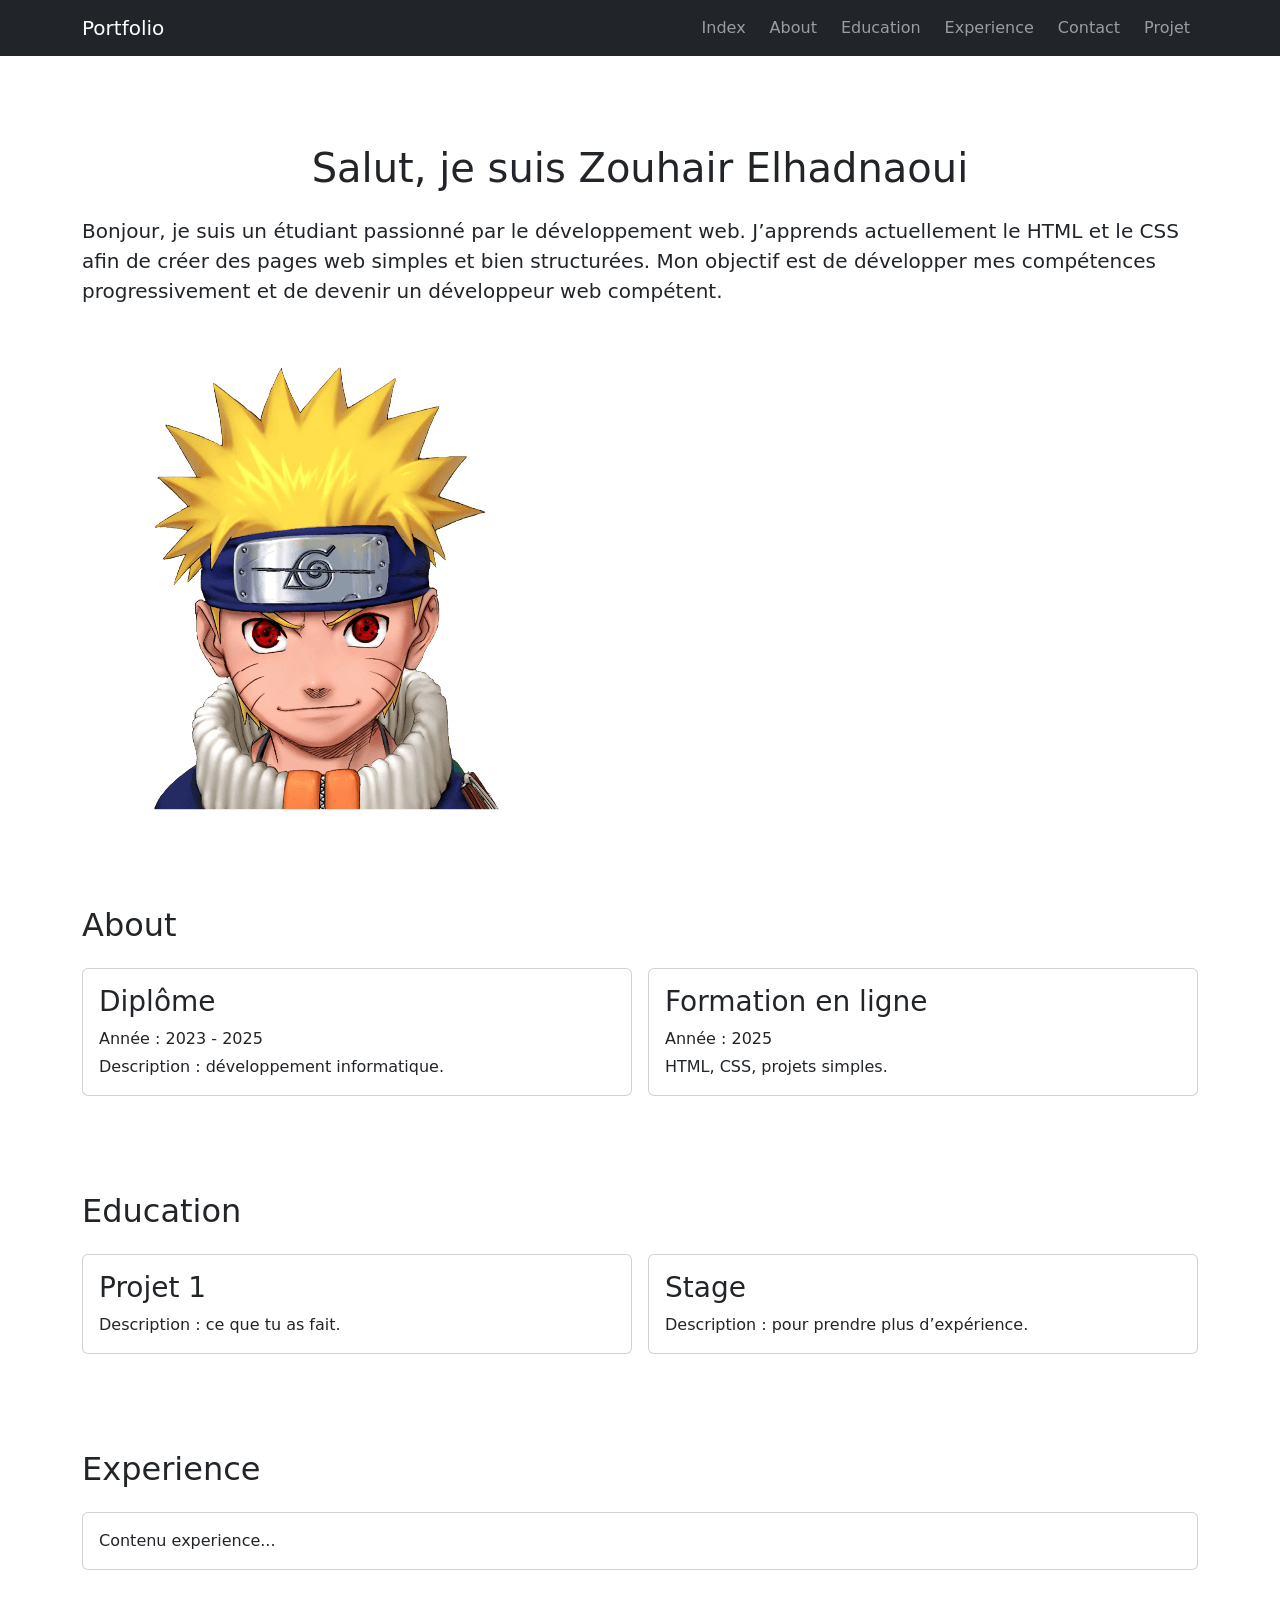
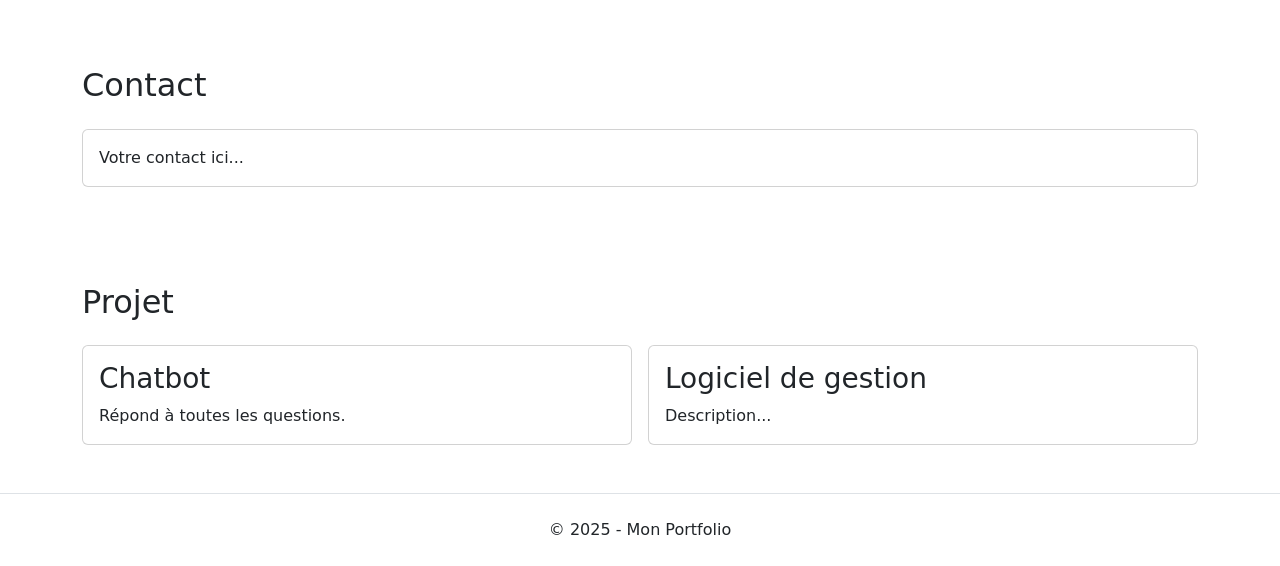
==== index.html @ 133b2922 "update" ====
<!DOCTYPE html>
<html lang="fr">
<head>
  <meta charset="UTF-8" />
  <meta name="viewport" content="width=device-width, initial-scale=1.0" />
  <title>Mon Portfolio</title>

  <!-- Bootstrap CSS -->
  <link href="https://cdn.jsdelivr.net/npm/bootstrap@5.3.3/dist/css/bootstrap.min.css" rel="stylesheet">

  <!-- Your CSS -->
  <link rel="stylesheet" href="style.css">
</head>
<body>

  <!-- Navbar Bootstrap fixed -->
  <nav class="navbar navbar-expand-lg navbar-dark bg-dark fixed-top">
    <div class="container">
      <a class="navbar-brand" href="#index">Portfolio</a>

      <button class="navbar-toggler" type="button" data-bs-toggle="collapse" data-bs-target="#navMenu">
        <span class="navbar-toggler-icon"></span>
      </button>

      <div class="collapse navbar-collapse" id="navMenu">
        <ul class="navbar-nav ms-auto gap-2">
          <li class="nav-item"><a class="nav-link" href="#index">Index</a></li>
          <li class="nav-item"><a class="nav-link" href="#about">About</a></li>
          <li class="nav-item"><a class="nav-link" href="#education">Education</a></li>
          <li class="nav-item"><a class="nav-link" href="#experience">Experience</a></li>
          <li class="nav-item"><a class="nav-link" href="#contact">Contact</a></li>
          <li class="nav-item"><a class="nav-link" href="#projet">Projet</a></li>
        </ul>
      </div>
    </div>
  </nav>

  <main class="container mt-5 pt-5">

    <!-- HERO -->
    <section id="index" class="py-5">
      <h1 class="mb-4">Salut, je suis Zouhair Elhadnaoui</h1>

      <div class="hero d-flex align-items-center justify-content-between gap-4 flex-wrap">
        <p class="lead hero-text mb-0">
          Bonjour, je suis un étudiant passionné par le développement web.
          J’apprends actuellement le HTML et le CSS afin de créer des pages web simples et bien structurées.
          Mon objectif est de développer mes compétences progressivement et de devenir un développeur web compétent.
        </p>

        <img src="logo.png" alt="logo" class="logo img-fluid">
      </div>
    </section>

    <!-- ABOUT (غيرت id باش يخدم مع الرابط) -->
    <section id="about" class="py-5">
      <h2 class="mb-4">About</h2>

      <div class="row g-3">
        <div class="col-md-6">
          <article class="card p-3">
            <h3>Diplôme</h3>
            <p class="mb-1">Année : 2023 - 2025</p>
            <p class="mb-0">Description : développement informatique.</p>
          </article>
        </div>

        <div class="col-md-6">
          <article class="card p-3">
            <h3>Formation en ligne</h3>
            <p class="mb-1">Année : 2025</p>
            <p class="mb-0">HTML, CSS, projets simples.</p>
          </article>
        </div>
      </div>
    </section>

    <!-- EDUCATION -->
    <section id="education" class="py-5">
      <h2 class="mb-4">Education</h2>

      <div class="row g-3">
        <div class="col-md-6">
          <article class="card p-3">
            <h3>Projet 1</h3>
            <p class="mb-0">Description : ce que tu as fait.</p>
          </article>
        </div>

        <div class="col-md-6">
          <article class="card p-3">
            <h3>Stage</h3>
            <p class="mb-0">Description : pour prendre plus d’expérience.</p>
          </article>
        </div>
      </div>
    </section>

    <!-- EXPERIENCE -->
    <section id="experience" class="py-5">
      <h2 class="mb-4">Experience</h2>
      <div class="card p-3">
        <p class="mb-0">Contenu experience...</p>
      </div>
    </section>

    <!-- CONTACT -->
    <section id="contact" class="py-5">
      <h2 class="mb-4">Contact</h2>
      <div class="card p-3">
        <p class="mb-0">Votre contact ici...</p>
      </div>
    </section>

    <!-- PROJET -->
    <section id="projet" class="py-5">
      <h2 class="mb-4">Projet</h2>

      <div class="row g-3">
        <div class="col-md-6">
          <article class="card p-3">
            <h3>Chatbot</h3>
            <p class="mb-0">Répond à toutes les questions.</p>
          </article>
        </div>

        <div class="col-md-6">
          <article class="card p-3">
            <h3>Logiciel de gestion</h3>
            <p class="mb-0">Description...</p>
          </article>
        </div>
      </div>
    </section>

  </main>

  <footer class="text-center py-4 border-top">
    <p class="mb-0">© 2025 - Mon Portfolio</p>
  </footer>

  <!-- Bootstrap JS -->
  <script src="https://cdn.jsdelivr.net/npm/bootstrap@5.3.3/dist/js/bootstrap.bundle.min.js"></script>

  <!-- Your JS -->
  <script src="script.js"></script>
</body>
</html>
---- style.css ----
/* ====== 1) Global ====== */
*{
  box-sizing: border-box;
}
nav{
  display: flex;
  justify-content: flex-end;
  gap: 20px;
}
.i{
  display:flex;
  align-items: center;
  justify-content: space-between;
}
h1{
  text-align: center;
}
.about{
  display: flex;
  justify-content: center;
}
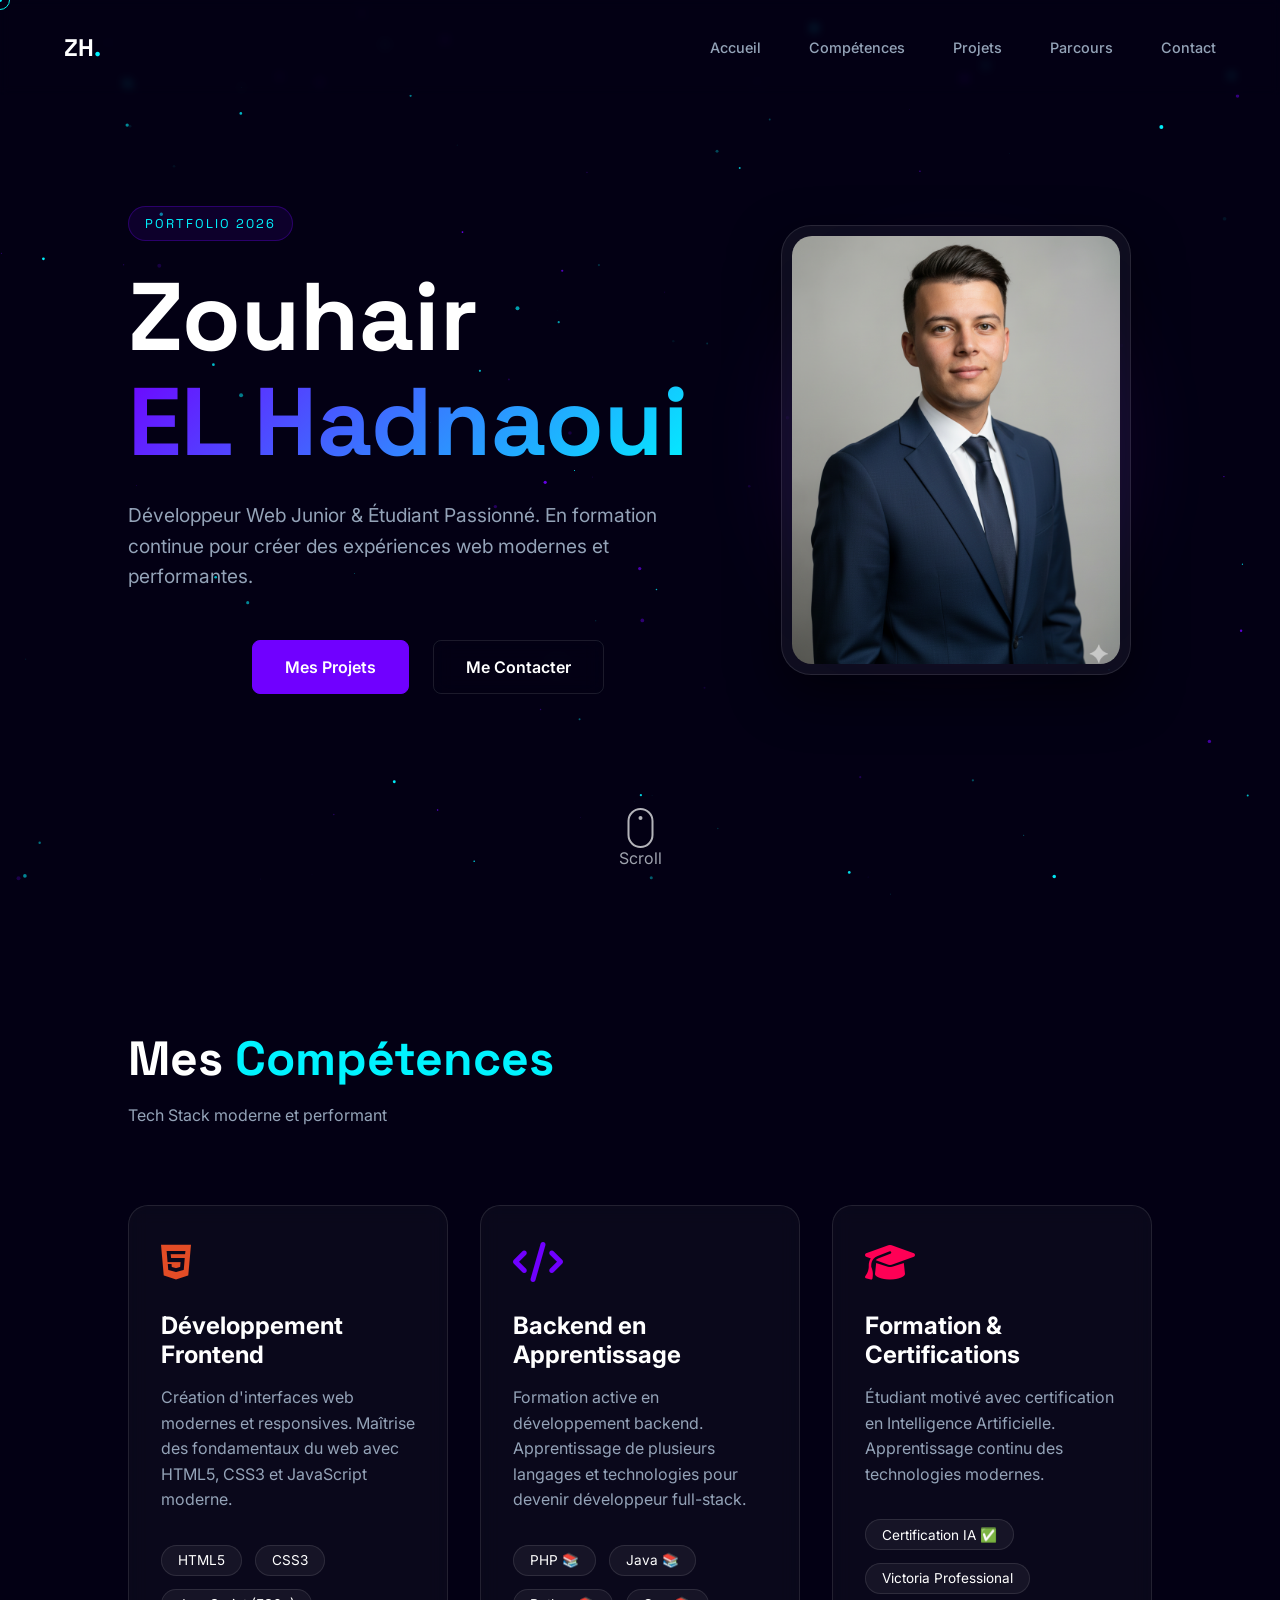
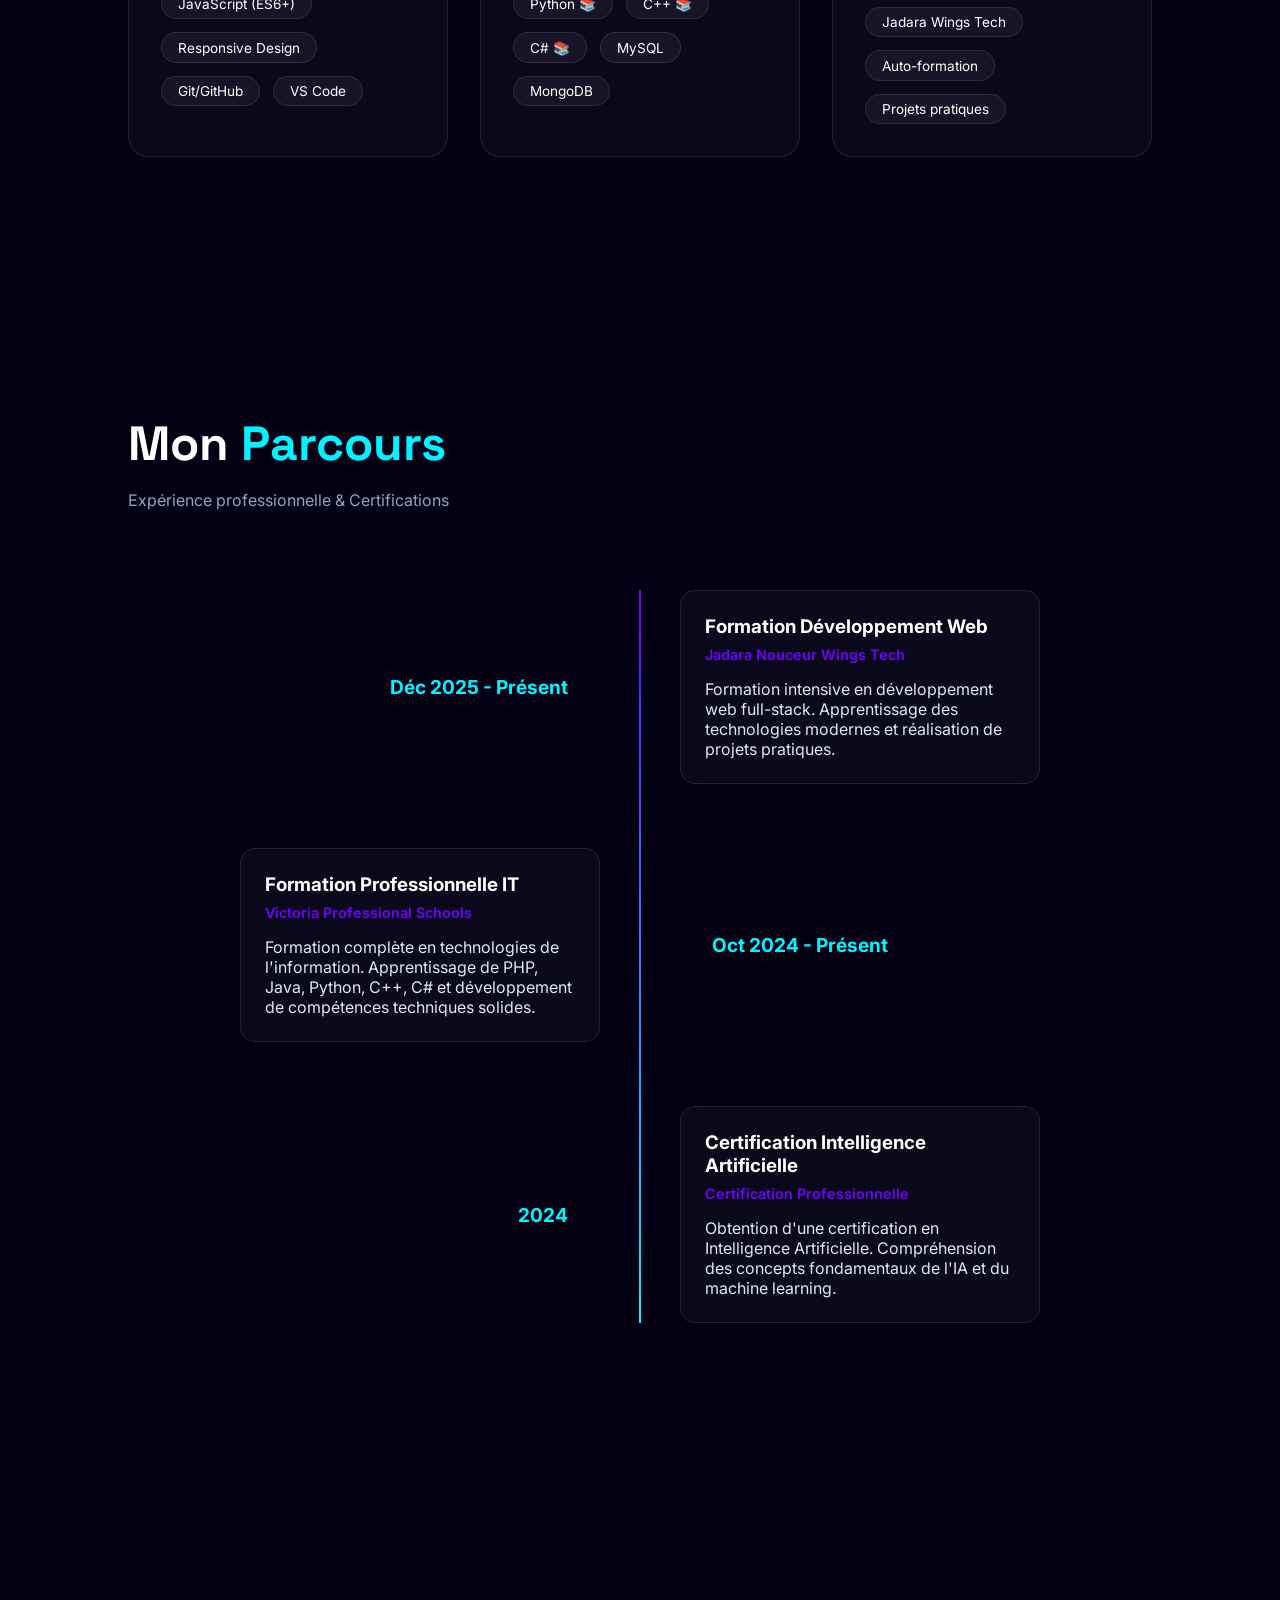
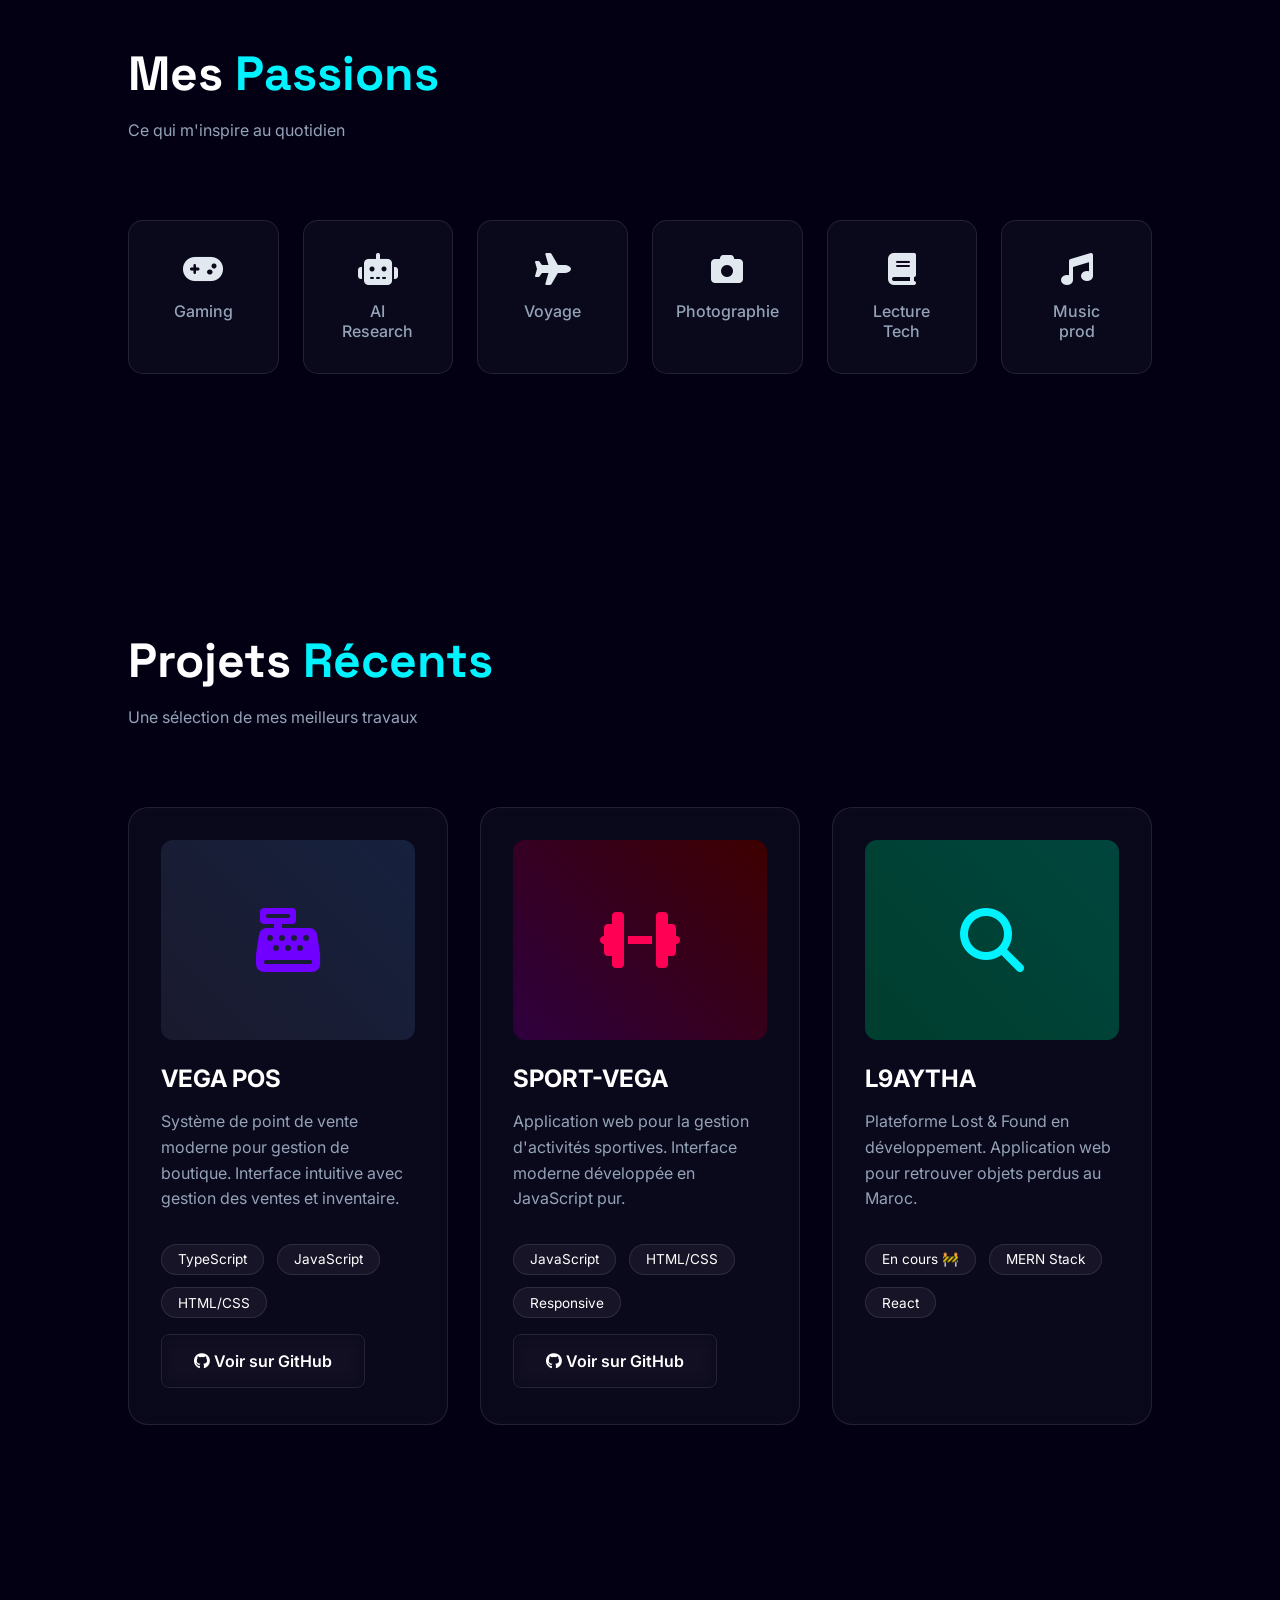
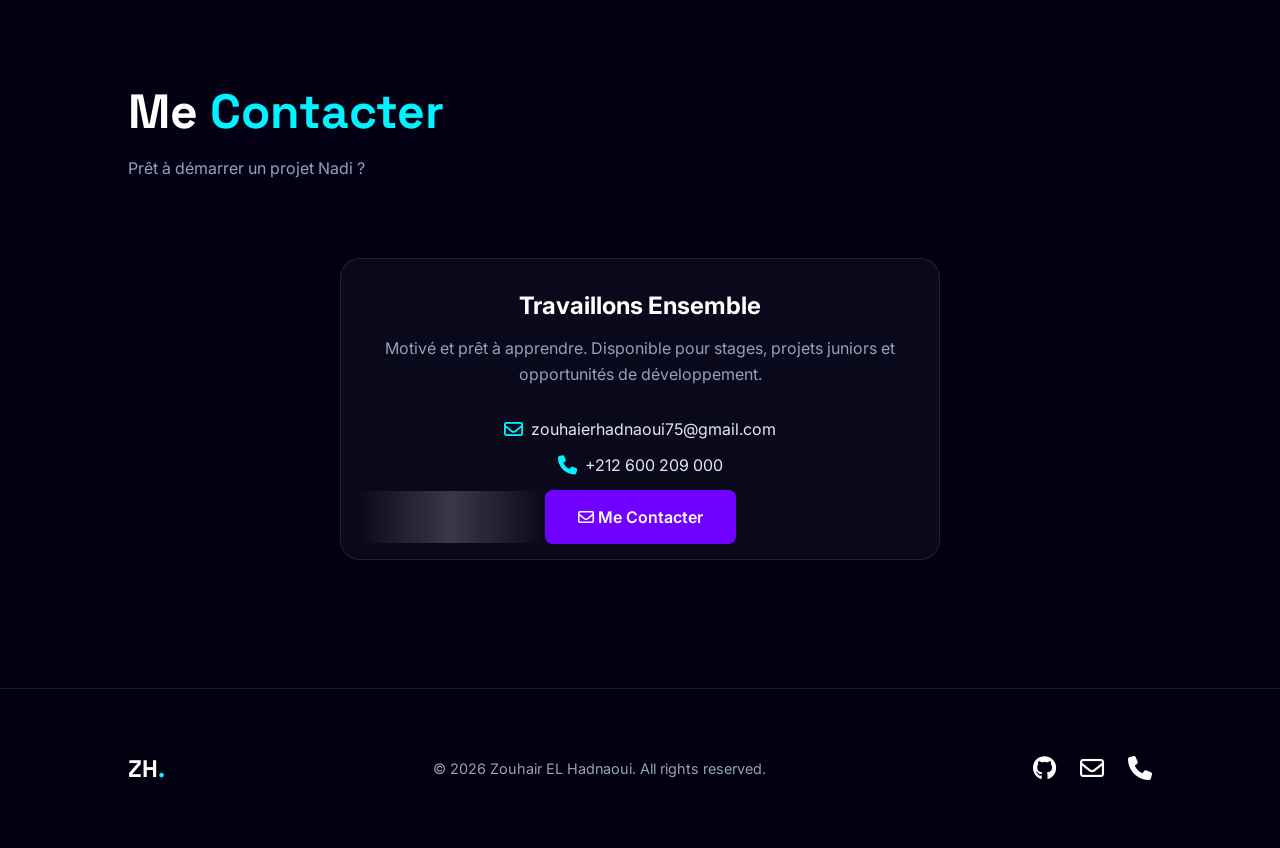
==== commit d5e48057: "Update portfolio with authentic content for interview - real skills, projects, and contact info" ====
--- a/index.html
+++ b/index.html
@@ -1,148 +1,444 @@
 <!DOCTYPE html>
-<html lang="fr">
+<html lang="fr" class="dark">
+
 <head>
-  <meta charset="UTF-8" />
-  <meta name="viewport" content="width=device-width, initial-scale=1.0" />
-  <title>Mon Portfolio</title>
-
-  <!-- Bootstrap CSS -->
-  <link href="https://cdn.jsdelivr.net/npm/bootstrap@5.3.3/dist/css/bootstrap.min.css" rel="stylesheet">
-
-  <!-- Your CSS -->
+  <meta charset="UTF-8">
+  <meta name="viewport" content="width=device-width, initial-scale=1.0">
+  <title>Zouhair EL Hadnaoui | Modern AI Portfolio</title>
   <link rel="stylesheet" href="style.css">
+  <link rel="stylesheet" href="https://cdnjs.cloudflare.com/ajax/libs/font-awesome/6.4.0/css/all.min.css">
 </head>
+
 <body>
 
-  <!-- Navbar Bootstrap fixed -->
-  <nav class="navbar navbar-expand-lg navbar-dark bg-dark fixed-top">
-    <div class="container">
-      <a class="navbar-brand" href="#index">Portfolio</a>
-
-      <button class="navbar-toggler" type="button" data-bs-toggle="collapse" data-bs-target="#navMenu">
-        <span class="navbar-toggler-icon"></span>
-      </button>
-
-      <div class="collapse navbar-collapse" id="navMenu">
-        <ul class="navbar-nav ms-auto gap-2">
-          <li class="nav-item"><a class="nav-link" href="#index">Index</a></li>
-          <li class="nav-item"><a class="nav-link" href="#about">About</a></li>
-          <li class="nav-item"><a class="nav-link" href="#education">Education</a></li>
-          <li class="nav-item"><a class="nav-link" href="#experience">Experience</a></li>
-          <li class="nav-item"><a class="nav-link" href="#contact">Contact</a></li>
-          <li class="nav-item"><a class="nav-link" href="#projet">Projet</a></li>
-        </ul>
-      </div>
+  <!-- Canvas for Space Particles -->
+  <canvas id="bg-canvas"></canvas>
+
+  <!-- Custom Interactive Cursor -->
+  <div class="cursor"></div>
+  <div class="cursor-dot"></div>
+
+  <!-- Navigation -->
+  <nav>
+    <a href="#" class="logo">ZH<span>.</span></a>
+    <div class="nav-links">
+      <a href="#home" class="hover-link">Accueil</a>
+      <a href="#skills" class="hover-link">Compétences</a>
+      <a href="#projects" class="hover-link">Projets</a>
+      <a href="#experience" class="hover-link">Parcours</a>
+      <a href="#contact" class="hover-link">Contact</a>
     </div>
   </nav>
 
-  <main class="container mt-5 pt-5">
-
-    <!-- HERO -->
-    <section id="index" class="py-5">
-      <h1 class="mb-4">Salut, je suis Zouhair Elhadnaoui</h1>
-
-      <div class="hero d-flex align-items-center justify-content-between gap-4 flex-wrap">
-        <p class="lead hero-text mb-0">
-          Bonjour, je suis un étudiant passionné par le développement web.
-          J’apprends actuellement le HTML et le CSS afin de créer des pages web simples et bien structurées.
-          Mon objectif est de développer mes compétences progressivement et de devenir un développeur web compétent.
-        </p>
-
-        <img src="logo.png" alt="logo" class="logo img-fluid">
-      </div>
-    </section>
-
-    <!-- ABOUT (غيرت id باش يخدم مع الرابط) -->
-    <section id="about" class="py-5">
-      <h2 class="mb-4">About</h2>
-
-      <div class="row g-3">
-        <div class="col-md-6">
-          <article class="card p-3">
-            <h3>Diplôme</h3>
-            <p class="mb-1">Année : 2023 - 2025</p>
-            <p class="mb-0">Description : développement informatique.</p>
-          </article>
-        </div>
-
-        <div class="col-md-6">
-          <article class="card p-3">
-            <h3>Formation en ligne</h3>
-            <p class="mb-1">Année : 2025</p>
-            <p class="mb-0">HTML, CSS, projets simples.</p>
-          </article>
-        </div>
-      </div>
-    </section>
-
-    <!-- EDUCATION -->
-    <section id="education" class="py-5">
-      <h2 class="mb-4">Education</h2>
-
-      <div class="row g-3">
-        <div class="col-md-6">
-          <article class="card p-3">
-            <h3>Projet 1</h3>
-            <p class="mb-0">Description : ce que tu as fait.</p>
-          </article>
-        </div>
-
-        <div class="col-md-6">
-          <article class="card p-3">
-            <h3>Stage</h3>
-            <p class="mb-0">Description : pour prendre plus d’expérience.</p>
-          </article>
-        </div>
-      </div>
-    </section>
-
-    <!-- EXPERIENCE -->
-    <section id="experience" class="py-5">
-      <h2 class="mb-4">Experience</h2>
-      <div class="card p-3">
-        <p class="mb-0">Contenu experience...</p>
-      </div>
-    </section>
-
-    <!-- CONTACT -->
-    <section id="contact" class="py-5">
-      <h2 class="mb-4">Contact</h2>
-      <div class="card p-3">
-        <p class="mb-0">Votre contact ici...</p>
-      </div>
-    </section>
-
-    <!-- PROJET -->
-    <section id="projet" class="py-5">
-      <h2 class="mb-4">Projet</h2>
-
-      <div class="row g-3">
-        <div class="col-md-6">
-          <article class="card p-3">
-            <h3>Chatbot</h3>
-            <p class="mb-0">Répond à toutes les questions.</p>
-          </article>
-        </div>
-
-        <div class="col-md-6">
-          <article class="card p-3">
-            <h3>Logiciel de gestion</h3>
-            <p class="mb-0">Description...</p>
-          </article>
-        </div>
-      </div>
-    </section>
-
-  </main>
-
-  <footer class="text-center py-4 border-top">
-    <p class="mb-0">© 2025 - Mon Portfolio</p>
+  <!-- Hero Section -->
+  <section id="home" class="hero">
+    <div class="hero-content">
+      <span class="badge reveal">Portfolio 2026</span>
+      <h1 class="glitch-text reveal">
+        Zouhair <br> <span>EL Hadnaoui</span>
+      </h1>
+      <p class="subtitle reveal">
+        Développeur Web Junior & Étudiant Passionné. En formation continue pour créer des expériences web modernes et
+        performantes.
+      </p>
+      <div class="cta-group reveal">
+        <a href="#projects" class="btn btn-primary hover-magnetic">Mes Projets</a>
+        <a href="#contact" class="btn btn-secondary hover-magnetic">Me Contacter</a>
+      </div>
+    </div>
+
+    <!-- HERO PHOTO -->
+    <div class="hero-visual reveal" data-tilt>
+      <div class="photo-frame">
+        <div class="photo-glow"></div>
+        <img src="photo.png" alt="Zouhair El Hadnaoui" class="profile-img">
+      </div>
+    </div>
+
+    <div class="scroll-down">
+      <div class="mouse">
+        <div class="wheel"></div>
+      </div>
+      <span>Scroll</span>
+    </div>
+  </section>
+
+  <!-- Skills Section -->
+  <section id="skills">
+    <div class="section-header reveal">
+      <h2 class="section-title">Mes <span>Compétences</span></h2>
+      <p style="color:var(--muted)">Tech Stack moderne et performant</p>
+    </div>
+
+    <div class="grid-cards">
+      <!-- Card 1 -->
+      <div class="tilt-card reveal" data-tilt>
+        <div class="card-icon"><i class="fa-brands fa-html5" style="color:#e34c26"></i></div>
+        <h3 class="card-title">Développement Frontend</h3>
+        <p class="card-desc">Création d'interfaces web modernes et responsives. Maîtrise des fondamentaux du web avec
+          HTML5, CSS3 et JavaScript moderne.</p>
+        <div class="tags">
+          <span class="tag">HTML5</span>
+          <span class="tag">CSS3</span>
+          <span class="tag">JavaScript (ES6+)</span>
+          <span class="tag">Responsive Design</span>
+          <span class="tag">Git/GitHub</span>
+          <span class="tag">VS Code</span>
+        </div>
+      </div>
+
+      <!-- Card 2 -->
+      <div class="tilt-card reveal" data-tilt>
+        <div class="card-icon"><i class="fa-solid fa-code" style="color:#7000ff"></i></div>
+        <h3 class="card-title">Backend en Apprentissage</h3>
+        <p class="card-desc">Formation active en développement backend. Apprentissage de plusieurs langages et
+          technologies pour devenir développeur full-stack.</p>
+        <div class="tags">
+          <span class="tag">PHP 📚</span>
+          <span class="tag">Java 📚</span>
+          <span class="tag">Python 📚</span>
+          <span class="tag">C++ 📚</span>
+          <span class="tag">C# 📚</span>
+          <span class="tag">MySQL</span>
+          <span class="tag">MongoDB</span>
+        </div>
+      </div>
+
+      <!-- Card 3 -->
+      <div class="tilt-card reveal" data-tilt>
+        <div class="card-icon"><i class="fa-solid fa-graduation-cap" style="color:#ff0055"></i></div>
+        <h3 class="card-title">Formation & Certifications</h3>
+        <p class="card-desc">Étudiant motivé avec certification en Intelligence Artificielle. Apprentissage continu des
+          technologies modernes.</p>
+        <div class="tags">
+          <span class="tag">Certification IA ✅</span>
+          <span class="tag">Victoria Professional</span>
+          <span class="tag">Jadara Wings Tech</span>
+          <span class="tag">Auto-formation</span>
+          <span class="tag">Projets pratiques</span>
+        </div>
+      </div>
+    </div>
+  </section>
+
+  <!-- Experience Section -->
+  <section id="experience">
+    <div class="section-header reveal">
+      <h2 class="section-title">Mon <span>Parcours</span></h2>
+      <p style="color:var(--muted)">Expérience professionnelle & Certifications</p>
+    </div>
+
+    <div class="timeline">
+      <!-- Item 1 -->
+      <div class="timeline-item reveal">
+        <div class="timeline-date">Déc 2025 - Présent</div>
+        <div class="timeline-content tilt-card" data-tilt>
+          <h3>Formation Développement Web</h3>
+          <p class="company">Jadara Nouceur Wings Tech</p>
+          <p>Formation intensive en développement web full-stack. Apprentissage des technologies modernes et réalisation
+            de projets pratiques.</p>
+        </div>
+      </div>
+      <!-- Item 2 -->
+      <div class="timeline-item reveal">
+        <div class="timeline-date">Oct 2024 - Présent</div>
+        <div class="timeline-content tilt-card" data-tilt>
+          <h3>Formation Professionnelle IT</h3>
+          <p class="company">Victoria Professional Schools</p>
+          <p>Formation complète en technologies de l'information. Apprentissage de PHP, Java, Python, C++, C# et
+            développement de compétences techniques solides.</p>
+        </div>
+      </div>
+      <!-- Item 3 -->
+      <div class="timeline-item reveal">
+        <div class="timeline-date">2024</div>
+        <div class="timeline-content tilt-card" data-tilt>
+          <h3>Certification Intelligence Artificielle</h3>
+          <p class="company">Certification Professionnelle</p>
+          <p>Obtention d'une certification en Intelligence Artificielle. Compréhension des concepts fondamentaux de l'IA
+            et du machine learning.</p>
+        </div>
+      </div>
+    </div>
+  </section>
+
+  <!-- Hobbies Section -->
+  <section id="hobbies">
+    <div class="section-header reveal">
+      <h2 class="section-title">Mes <span>Passions</span></h2>
+      <p style="color:var(--muted)">Ce qui m'inspire au quotidien</p>
+    </div>
+    <div class="hobbies-grid reveal">
+      <div class="hobby-card">
+        <i class="fa-solid fa-gamepad"></i>
+        <span>Gaming</span>
+      </div>
+      <div class="hobby-card">
+        <i class="fa-solid fa-robot"></i>
+        <span>AI Research</span>
+      </div>
+      <div class="hobby-card">
+        <i class="fa-solid fa-plane"></i>
+        <span>Voyage</span>
+      </div>
+      <div class="hobby-card">
+        <i class="fa-solid fa-camera"></i>
+        <span>Photographie</span>
+      </div>
+      <div class="hobby-card">
+        <i class="fa-solid fa-book"></i>
+        <span>Lecture Tech</span>
+      </div>
+      <div class="hobby-card">
+        <i class="fa-solid fa-music"></i>
+        <span>Music prod</span>
+      </div>
+    </div>
+  </section>
+
+  <!-- Project Section -->
+  <section id="projects">
+    <div class="section-header reveal">
+      <h2 class="section-title">Projets <span>Récents</span></h2>
+      <p style="color:var(--muted)">Une sélection de mes meilleurs travaux</p>
+    </div>
+
+    <div class="grid-cards">
+      <div class="tilt-card reveal" data-tilt>
+        <div class="project-image">
+          <div
+            style="width:100%;height:100%;background:linear-gradient(45deg, #1a1a2e, #16213e); display:flex; align-items:center; justify-content:center;">
+            <i class="fa-solid fa-cash-register" style="font-size:4rem; color:#7000ff;"></i>
+          </div>
+        </div>
+        <h3 class="card-title">VEGA POS</h3>
+        <p class="card-desc">Système de point de vente moderne pour gestion de boutique. Interface intuitive avec
+          gestion des ventes et inventaire.</p>
+        <div class="tags">
+          <span class="tag">TypeScript</span>
+          <span class="tag">JavaScript</span>
+          <span class="tag">HTML/CSS</span>
+        </div>
+        <a href="https://github.com/zouhair-eh/vega-pos" target="_blank" class="btn btn-secondary hover-magnetic"
+          style="margin-top:1rem; display:inline-block;">
+          <i class="fa-brands fa-github"></i> Voir sur GitHub
+        </a>
+      </div>
+
+      <div class="tilt-card reveal" data-tilt>
+        <div class="project-image">
+          <div
+            style="width:100%;height:100%;background:linear-gradient(45deg, #2e003e, #3d0000); display:flex; align-items:center; justify-content:center;">
+            <i class="fa-solid fa-dumbbell" style="font-size:4rem; color:#ff0055;"></i>
+          </div>
+        </div>
+        <h3 class="card-title">SPORT-VEGA</h3>
+        <p class="card-desc">Application web pour la gestion d'activités sportives. Interface moderne développée en
+          JavaScript pur.</p>
+        <div class="tags">
+          <span class="tag">JavaScript</span>
+          <span class="tag">HTML/CSS</span>
+          <span class="tag">Responsive</span>
+        </div>
+        <a href="https://github.com/zouhair-eh/SPORT-VEGA" target="_blank" class="btn btn-secondary hover-magnetic"
+          style="margin-top:1rem; display:inline-block;">
+          <i class="fa-brands fa-github"></i> Voir sur GitHub
+        </a>
+      </div>
+
+      <div class="tilt-card reveal" data-tilt>
+        <div class="project-image">
+          <div
+            style="width:100%;height:100%;background:linear-gradient(45deg, #003e2e, #00453d); display:flex; align-items:center; justify-content:center;">
+            <i class="fa-solid fa-magnifying-glass" style="font-size:4rem; color:#00f3ff;"></i>
+          </div>
+        </div>
+        <h3 class="card-title">L9AYTHA</h3>
+        <p class="card-desc">Plateforme Lost & Found en développement. Application web pour retrouver objets perdus au
+          Maroc.</p>
+        <div class="tags">
+          <span class="tag">En cours 🚧</span>
+          <span class="tag">MERN Stack</span>
+          <span class="tag">React</span>
+        </div>
+      </div>
+    </div>
+  </section>
+
+  <!-- Contact Section -->
+  <section id="contact">
+    <div class="section-header reveal">
+      <h2 class="section-title">Me <span>Contacter</span></h2>
+      <p style="color:var(--muted)">Prêt à démarrer un projet Nadi ?</p>
+    </div>
+
+    <div class="tilt-card reveal" style="text-align:center; max-width:600px; margin:0 auto;" data-tilt>
+      <h3 class="card-title">Travaillons Ensemble</h3>
+      <p class="card-desc" style="margin:1rem 0 2rem;">
+        Motivé et prêt à apprendre. Disponible pour stages, projets juniors et opportunités de développement.
+      </p>
+
+      <!-- Contact Info -->
+      <div style="display: flex; flex-direction: column; gap: 1rem; margin: 2rem 0;">
+        <a href="mailto:zouhaierhadnaoui75@gmail.com"
+          style="display: flex; align-items: center; justify-content: center; gap: 0.5rem; color: var(--text); text-decoration: none; transition: color 0.3s;">
+          <i class="fa-regular fa-envelope" style="font-size: 1.2rem; color: var(--secondary);"></i>
+          <span>zouhaierhadnaoui75@gmail.com</span>
+        </a>
+        <a href="tel:+212600209000"
+          style="display: flex; align-items: center; justify-content: center; gap: 0.5rem; color: var(--text); text-decoration: none; transition: color 0.3s;">
+          <i class="fa-solid fa-phone" style="font-size: 1.2rem; color: var(--secondary);"></i>
+          <span>+212 600 209 000</span>
+        </a>
+      </div>
+
+      <a href="mailto:zouhaierhadnaoui75@gmail.com" class="btn btn-primary hover-magnetic">
+        <i class="fa-regular fa-envelope"></i> Me Contacter
+      </a>
+    </div>
+  </section>
+
+  <footer>
+    <div class="logo">ZH<span>.</span></div>
+    <p style="color:var(--muted); font-size:0.9rem;">© 2026 Zouhair EL Hadnaoui. All rights reserved.</p>
+    <div class="socials">
+      <a href="https://github.com/zouhair-eh" target="_blank" class="social-link"><i
+          class="fa-brands fa-github"></i></a>
+      <a href="mailto:zouhaierhadnaoui75@gmail.com" class="social-link"><i class="fa-regular fa-envelope"></i></a>
+      <a href="tel:+212600209000" class="social-link"><i class="fa-solid fa-phone"></i></a>
+    </div>
   </footer>
 
-  <!-- Bootstrap JS -->
-  <script src="https://cdn.jsdelivr.net/npm/bootstrap@5.3.3/dist/js/bootstrap.bundle.min.js"></script>
-
-  <!-- Your JS -->
-  <script src="script.js"></script>
+  <!-- Scripts -->
+  <script>
+    // === 1. Custom Cursor ===
+    const cursor = document.querySelector('.cursor');
+    const dot = document.querySelector('.cursor-dot');
+
+    document.addEventListener('mousemove', (e) => {
+      dot.style.left = e.clientX + 'px';
+      dot.style.top = e.clientY + 'px';
+
+      // Lag effect for the circle
+      setTimeout(() => {
+        cursor.style.left = e.clientX + 'px';
+        cursor.style.top = e.clientY + 'px';
+      }, 50);
+    });
+
+    // Hover interactions
+    const hoverLinks = document.querySelectorAll('a, .btn, .tilt-card');
+    hoverLinks.forEach(link => {
+      link.addEventListener('mouseenter', () => cursor.classList.add('active'));
+      link.addEventListener('mouseleave', () => cursor.classList.remove('active'));
+    });
+
+    // === 2. Scroll Reveals (Intersection Observer) ===
+    const observer = new IntersectionObserver((entries) => {
+      entries.forEach(entry => {
+        if (entry.isIntersecting) {
+          entry.target.classList.add('active');
+        }
+      });
+    }, { threshold: 0.1 });
+
+    document.querySelectorAll('.reveal').forEach(el => observer.observe(el));
+
+    // === 3. Vanilla 3D Tilt Effect ===
+    // Simple lightweight implementation to avoid external dependency issues
+    document.querySelectorAll('[data-tilt]').forEach(card => {
+      card.addEventListener('mousemove', (e) => {
+        const rect = card.getBoundingClientRect();
+        const x = e.clientX - rect.left;
+        const y = e.clientY - rect.top;
+
+        // Calculate percentage
+        const centerX = rect.width / 2;
+        const centerY = rect.height / 2;
+
+        // Rotation values (max 15deg)
+        const rotateX = ((y - centerY) / centerY) * -10;
+        const rotateY = ((x - centerX) / centerX) * 10;
+
+        card.style.transform = `perspective(1000px) rotateX(${rotateX}deg) rotateY(${rotateY}deg) scale3d(1.02, 1.02, 1.02)`;
+
+        // Gloss effect update
+        card.style.setProperty('--mouse-x', `${x}px`);
+        card.style.setProperty('--mouse-y', `${y}px`);
+      });
+
+      card.addEventListener('mouseleave', () => {
+        card.style.transform = 'perspective(1000px) rotateX(0) rotateY(0) scale3d(1, 1, 1)';
+      });
+    });
+
+    // === 4. Space Canvas Background (Optimized) ===
+    const canvas = document.getElementById('bg-canvas');
+    const ctx = canvas.getContext('2d');
+
+    let width, height;
+    let particles = [];
+
+    function resize() {
+      width = canvas.width = window.innerWidth;
+      height = canvas.height = window.innerHeight;
+      initParticles();
+    }
+
+    function initParticles() {
+      particles = [];
+      const count = Math.min(width * 0.1, 150); // limit count for performance
+      for (let i = 0; i < count; i++) {
+        particles.push({
+          x: Math.random() * width,
+          y: Math.random() * height,
+          size: Math.random() * 2,
+          speedX: (Math.random() - 0.5) * 0.5,
+          speedY: (Math.random() - 0.5) * 0.5,
+          opacity: Math.random()
+        });
+      }
+    }
+
+    function animate() {
+      ctx.clearRect(0, 0, width, height);
+
+      // Draw background gradient
+      // ctx.fillStyle = '#030014';
+      // ctx.fillRect(0,0, width, height);
+
+      particles.forEach(p => {
+        // Update
+        p.x += p.speedX;
+        p.y += p.speedY;
+
+        // Wrap around
+        if (p.x < 0) p.x = width;
+        if (p.x > width) p.x = 0;
+        if (p.y < 0) p.y = height;
+        if (p.y > height) p.y = 0;
+
+        // Draw
+        ctx.beginPath();
+        ctx.arc(p.x, p.y, p.size, 0, Math.PI * 2);
+        ctx.fillStyle = `rgba(112, 0, 255, ${p.opacity})`;
+        // Secondary color mix
+        if (Math.random() > 0.5) ctx.fillStyle = `rgba(0, 243, 255, ${p.opacity})`;
+
+        ctx.fill();
+      });
+
+      // Mouse connection
+      // Simple interaction: slightly repel or attract could be added here
+
+      requestAnimationFrame(animate);
+    }
+
+    window.addEventListener('resize', resize);
+    resize();
+    animate();
+
+  </script>
 </body>
-</html>
+
+</html>
--- a/style.css
+++ b/style.css
@@ -1,21 +1,676 @@
-/* ====== 1) Global ====== */
-*{
+@import url('https://fonts.googleapis.com/css2?family=Inter:wght@300;400;600;800&family=Space+Grotesk:wght@300;500;700&display=swap');
+
+:root {
+  --bg: #030014;
+  --glass: rgba(255, 255, 255, 0.03);
+  --glass-hover: rgba(255, 255, 255, 0.08);
+  --border: rgba(255, 255, 255, 0.1);
+  --primary: #7000ff;
+  --secondary: #00f3ff;
+  --accent: #ff0055;
+  --text: #e2e8f0;
+  --muted: #94a3b8;
+  --gradient-main: linear-gradient(135deg, #7000ff, #00f3ff);
+  --font-heading: 'Space Grotesk', sans-serif;
+  --font-body: 'Inter', sans-serif;
+}
+
+* {
+  margin: 0;
+  padding: 0;
   box-sizing: border-box;
-}
-nav{
-  display: flex;
-  justify-content: flex-end;
-  gap: 20px;
-}
-.i{
-  display:flex;
+  cursor: none;
+  /* Hiding default cursor for custom one */
+}
+
+html {
+  scroll-behavior: smooth;
+}
+
+body {
+  background-color: var(--bg);
+  color: var(--text);
+  font-family: var(--font-body);
+  overflow-x: hidden;
+  height: 100vh;
+  width: 100%;
+}
+
+/* Custom Cursor */
+.cursor {
+  width: 20px;
+  height: 20px;
+  border: 1px solid var(--secondary);
+  border-radius: 50%;
+  position: fixed;
+  pointer-events: none;
+  z-index: 9999;
+  transform: translate(-50%, -50%);
+  transition: transform 0.1s ease, width 0.3s, height 0.3s;
+  mix-blend-mode: difference;
+}
+
+.cursor.active {
+  width: 50px;
+  height: 50px;
+  background: rgba(0, 243, 255, 0.1);
+  border-color: transparent;
+}
+
+.cursor-dot {
+  width: 4px;
+  height: 4px;
+  background: var(--secondary);
+  border-radius: 50%;
+  position: fixed;
+  pointer-events: none;
+  z-index: 10000;
+  transform: translate(-50%, -50%);
+}
+
+/* Background Canvas */
+#bg-canvas {
+  position: fixed;
+  top: 0;
+  left: 0;
+  width: 100%;
+  height: 100%;
+  z-index: -1;
+}
+
+/* Navigation */
+nav {
+  position: fixed;
+  top: 0;
+  width: 100%;
+  padding: 2rem 5%;
+  display: flex;
+  justify-content: space-between;
+  align-items: center;
+  z-index: 100;
+  backdrop-filter: blur(5px);
+  transition: all 0.3s ease;
+}
+
+nav.scrolled {
+  background: rgba(3, 0, 20, 0.8);
+  padding: 1rem 5%;
+  border-bottom: 1px solid var(--border);
+}
+
+.logo {
+  font-family: var(--font-heading);
+  font-size: 1.5rem;
+  font-weight: 700;
+  color: #fff;
+  text-decoration: none;
+  position: relative;
+}
+
+.logo span {
+  color: var(--secondary);
+}
+
+.nav-links {
+  display: flex;
+  gap: 3rem;
+}
+
+.nav-links a {
+  color: var(--muted);
+  text-decoration: none;
+  font-size: 0.9rem;
+  font-weight: 500;
+  transition: color 0.3s;
+  position: relative;
+}
+
+.nav-links a::after {
+  content: '';
+  position: absolute;
+  bottom: -5px;
+  left: 0;
+  width: 0;
+  height: 1px;
+  background: var(--secondary);
+  transition: width 0.3s ease;
+}
+
+.nav-links a:hover {
+  color: #fff;
+}
+
+.nav-links a:hover::after {
+  width: 100%;
+}
+
+/* Hero Section */
+.hero {
+  min-height: 100vh;
+  display: flex;
   align-items: center;
   justify-content: space-between;
-}
-h1{
+  /* Changed from center to space-between for photo */
+  position: relative;
+  padding: 0 10%;
+  gap: 2rem;
+}
+
+.hero-content {
+  text-align: left;
+  /* Changed from center */
+  z-index: 1;
+  max-width: 600px;
+}
+
+/* Photo Frame */
+.hero-visual {
+  flex: 1;
+  display: flex;
+  justify-content: center;
+  align-items: center;
+  perspective: 1000px;
+}
+
+.photo-frame {
+  width: 350px;
+  height: 450px;
+  position: relative;
+  border-radius: 30px;
+  padding: 10px;
+  background: rgba(255, 255, 255, 0.05);
+  border: 1px solid rgba(255, 255, 255, 0.1);
+  backdrop-filter: blur(10px);
+  transform-style: preserve-3d;
+  box-shadow: 0 20px 50px rgba(0, 0, 0, 0.5);
+}
+
+.photo-glow {
+  position: absolute;
+  top: 50%;
+  left: 50%;
+  transform: translate(-50%, -50%);
+  width: 100%;
+  height: 100%;
+  background: radial-gradient(circle, rgba(112, 0, 255, 0.4) 0%, transparent 70%);
+  z-index: -1;
+  filter: blur(40px);
+}
+
+.profile-img {
+  width: 100%;
+  height: 100%;
+  object-fit: cover;
+  border-radius: 20px;
+  display: block;
+}
+
+.badge {
+  display: inline-block;
+  padding: 0.5rem 1rem;
+  border-radius: 50px;
+  background: rgba(112, 0, 255, 0.1);
+  border: 1px solid rgba(112, 0, 255, 0.3);
+  color: var(--secondary);
+  font-size: 0.8rem;
+  margin-bottom: 1.5rem;
+  font-family: var(--font-heading);
+  text-transform: uppercase;
+  letter-spacing: 2px;
+}
+
+.glitch-text {
+  font-family: var(--font-heading);
+  font-size: clamp(3rem, 8vw, 6rem);
+  font-weight: 800;
+  line-height: 1.1;
+  color: #fff;
+  margin-bottom: 1.5rem;
+  position: relative;
+}
+
+.glitch-text span {
+  background: var(--gradient-main);
+  -webkit-background-clip: text;
+  background-clip: text;
+  -webkit-text-fill-color: transparent;
+}
+
+.subtitle {
+  font-size: 1.2rem;
+  color: var(--muted);
+  max-width: 600px;
+  margin: 0 auto 3rem;
+  line-height: 1.6;
+}
+
+.cta-group {
+  display: flex;
+  gap: 1.5rem;
+  justify-content: center;
+}
+
+.btn {
+  padding: 1rem 2rem;
+  border-radius: 8px;
+  text-decoration: none;
+  font-weight: 600;
+  position: relative;
+  overflow: hidden;
+  transition: all 0.3s ease;
+  z-index: 1;
+}
+
+.btn-primary {
+  background: var(--primary);
+  color: #fff;
+  border: 1px solid var(--primary);
+}
+
+.btn-primary::before {
+  content: '';
+  position: absolute;
+  top: 0;
+  left: -100%;
+  width: 100%;
+  height: 100%;
+  background: linear-gradient(90deg, transparent, rgba(255, 255, 255, 0.2), transparent);
+  transition: 0.5s;
+  z-index: -1;
+}
+
+.btn-primary:hover::before {
+  left: 100%;
+}
+
+.btn-secondary {
+  background: transparent;
+  color: #fff;
+  border: 1px solid var(--border);
+  backdrop-filter: blur(10px);
+}
+
+.btn-secondary:hover {
+  border-color: var(--secondary);
+  background: rgba(0, 243, 255, 0.05);
+}
+
+/* Scroll Down Indicator */
+.scroll-down {
+  position: absolute;
+  bottom: 2rem;
+  left: 50%;
+  transform: translateX(-50%);
+  display: flex;
+  flex-direction: column;
+  align-items: center;
+  opacity: 0.7;
+}
+
+.mouse {
+  width: 26px;
+  height: 40px;
+  border: 2px solid #fff;
+  border-radius: 20px;
+  position: relative;
+}
+
+.wheel {
+  width: 4px;
+  height: 4px;
+  background: #fff;
+  border-radius: 50%;
+  position: absolute;
+  top: 6px;
+  left: 50%;
+  transform: translateX(-50%);
+  animation: scroll 1.5s infinite;
+}
+
+@keyframes scroll {
+  0% {
+    top: 6px;
+    opacity: 1;
+  }
+
+  100% {
+    top: 20px;
+    opacity: 0;
+  }
+}
+
+/* Sections */
+section {
+  padding: 8rem 10%;
+}
+
+.section-header {
+  margin-bottom: 5rem;
+}
+
+.section-title {
+  font-family: var(--font-heading);
+  font-size: 3rem;
+  color: #fff;
+  margin-bottom: 1rem;
+}
+
+.section-title span {
+  color: var(--secondary);
+}
+
+.grid-cards {
+  display: grid;
+  grid-template-columns: repeat(auto-fit, minmax(300px, 1fr));
+  gap: 2rem;
+}
+
+/* Glass Cards */
+.tilt-card {
+  background: var(--glass);
+  border: 1px solid var(--border);
+  border-radius: 20px;
+  padding: 2rem;
+  position: relative;
+  transition: transform 0.1s, box-shadow 0.3s;
+  backdrop-filter: blur(10px);
+  transform-style: preserve-3d;
+  overflow: hidden;
+}
+
+.tilt-card::before {
+  content: '';
+  position: absolute;
+  top: 0;
+  left: 0;
+  width: 100%;
+  height: 100%;
+  background: radial-gradient(800px circle at var(--mouse-x) var(--mouse-y), rgba(255, 255, 255, 0.06), transparent 40%);
+  z-index: 1;
+  pointer-events: none;
+}
+
+.tilt-card:hover {
+  border-color: rgba(255, 255, 255, 0.3);
+  box-shadow: 0 0 30px rgba(112, 0, 255, 0.15);
+}
+
+.card-icon {
+  font-size: 2.5rem;
+  margin-bottom: 1.5rem;
+  transform: translateZ(20px);
+}
+
+.card-title {
+  font-size: 1.5rem;
+  font-weight: 700;
+  margin-bottom: 1rem;
+  color: #fff;
+  transform: translateZ(30px);
+}
+
+.card-desc {
+  color: var(--muted);
+  line-height: 1.6;
+  transform: translateZ(20px);
+}
+
+/* Experience Timeline */
+.timeline {
+  position: relative;
+  max-width: 800px;
+  margin: 0 auto;
+}
+
+.timeline::before {
+  content: '';
+  position: absolute;
+  left: 50%;
+  top: 0;
+  width: 2px;
+  height: 100%;
+  background: linear-gradient(to bottom, var(--primary), var(--secondary));
+  transform: translateX(-50%);
+}
+
+.timeline-item {
+  display: flex;
+  justify-content: space-between;
+  align-items: center;
+  margin-bottom: 4rem;
+  width: 100%;
+}
+
+.timeline-item:nth-child(even) {
+  flex-direction: row-reverse;
+}
+
+.timeline-date {
+  width: 45%;
+  text-align: right;
+  font-weight: 700;
+  color: var(--secondary);
+  font-size: 1.2rem;
+  padding: 0 2rem;
+}
+
+.timeline-item:nth-child(even) .timeline-date {
+  text-align: left;
+}
+
+.timeline-content {
+  width: 45%;
+  background: var(--glass);
+  border: 1px solid var(--border);
+  padding: 1.5rem;
+  border-radius: 15px;
+  position: relative;
+  backdrop-filter: blur(10px);
+  transition: 0.3s;
+}
+
+.timeline-content:hover {
+  border-color: var(--secondary);
+  box-shadow: 0 0 20px rgba(0, 243, 255, 0.1);
+}
+
+.timeline-content h3 {
+  color: #fff;
+  margin-bottom: 0.5rem;
+}
+
+.timeline-content .company {
+  color: var(--primary);
+  font-weight: 600;
+  font-size: 0.9rem;
+  margin-bottom: 1rem;
+}
+
+/* Hobbies Grid */
+.hobbies-grid {
+  display: grid;
+  grid-template-columns: repeat(auto-fit, minmax(150px, 1fr));
+  gap: 1.5rem;
+  margin-top: 2rem;
+}
+
+.hobby-card {
+  background: rgba(255, 255, 255, 0.03);
+  border: 1px solid var(--border);
+  border-radius: 15px;
+  padding: 2rem;
   text-align: center;
-}
-.about{
-  display: flex;
-  justify-content: center;
+  transition: 0.3s;
+  display: flex;
+  flex-direction: column;
+  align-items: center;
+  gap: 1rem;
+}
+
+.hobby-card:hover {
+  background: var(--glass-hover);
+  transform: translateY(-5px);
+  border-color: var(--accent);
+}
+
+.hobby-card i {
+  font-size: 2rem;
+  color: var(--text);
+  transition: 0.3s;
+}
+
+.hobby-card:hover i {
+  color: var(--accent);
+  transform: scale(1.2);
+}
+
+.hobby-card span {
+  font-weight: 500;
+  color: var(--muted);
+}
+
+/* Skills Tags */
+.tags {
+  display: flex;
+  flex-wrap: wrap;
+  gap: 0.8rem;
+  margin-top: 2rem;
+  transform: translateZ(25px);
+}
+
+.tag {
+  background: rgba(255, 255, 255, 0.05);
+  border: 1px solid var(--border);
+  padding: 0.4rem 1rem;
+  border-radius: 50px;
+  font-size: 0.85rem;
+  color: #fff;
+  transition: 0.3s;
+}
+
+.tag:hover {
+  background: var(--secondary);
+  color: #000;
+  box-shadow: 0 0 15px var(--secondary);
+}
+
+/* Project Preview */
+.project-image {
+  width: 100%;
+  height: 200px;
+  background: #000;
+  border-radius: 12px;
+  margin-bottom: 1.5rem;
+  overflow: hidden;
+  transform: translateZ(20px);
+  position: relative;
+}
+
+.project-image img {
+  width: 100%;
+  height: 100%;
+  object-fit: cover;
+  transition: transform 0.5s;
+}
+
+.tilt-card:hover .project-image img {
+  transform: scale(1.05);
+}
+
+/* Animation Utilities */
+.reveal {
+  opacity: 0;
+  transform: translateY(50px);
+  transition: all 0.8s ease;
+}
+
+.reveal.active {
+  opacity: 1;
+  transform: translateY(0);
+}
+
+/* Footer */
+footer {
+  padding: 4rem 10%;
+  border-top: 1px solid var(--border);
+  background: rgba(0, 0, 0, 0.2);
+  display: flex;
+  justify-content: space-between;
+  align-items: center;
+}
+
+.socials {
+  display: flex;
+  gap: 1.5rem;
+}
+
+.social-link {
+  color: #fff;
+  font-size: 1.5rem;
+  transition: 0.3s;
+}
+
+.social-link:hover {
+  color: var(--secondary);
+  transform: translateY(-3px);
+  text-shadow: 0 0 15px var(--secondary);
+}
+
+/* Mobile */
+@media (max-width: 900px) {
+  .hero {
+    flex-direction: column-reverse;
+    /* Stack photo above text on mobile */
+    text-align: center;
+    justify-content: center;
+    padding-top: 8rem;
+    gap: 3rem;
+  }
+
+  .hero-content {
+    text-align: center;
+    margin-top: 2rem;
+    max-width: 100%;
+  }
+
+  .cta-group {
+    justify-content: center;
+  }
+
+  .timeline::before {
+    left: 20px;
+  }
+
+  .timeline-item,
+  .timeline-item:nth-child(even) {
+    flex-direction: column;
+    align-items: flex-start;
+    padding-left: 50px;
+    position: relative;
+  }
+
+  .timeline-date {
+    width: 100%;
+    text-align: left;
+    padding: 0;
+    margin-bottom: 0.5rem;
+  }
+
+  .timeline-content {
+    width: 100%;
+  }
+}
+
+@media (max-width: 768px) {
+  .nav-links {
+    display: none;
+  }
+
+  .glitch-text {
+    font-size: 2.5rem;
+  }
+
+  section {
+    padding: 4rem 5%;
+  }
 }
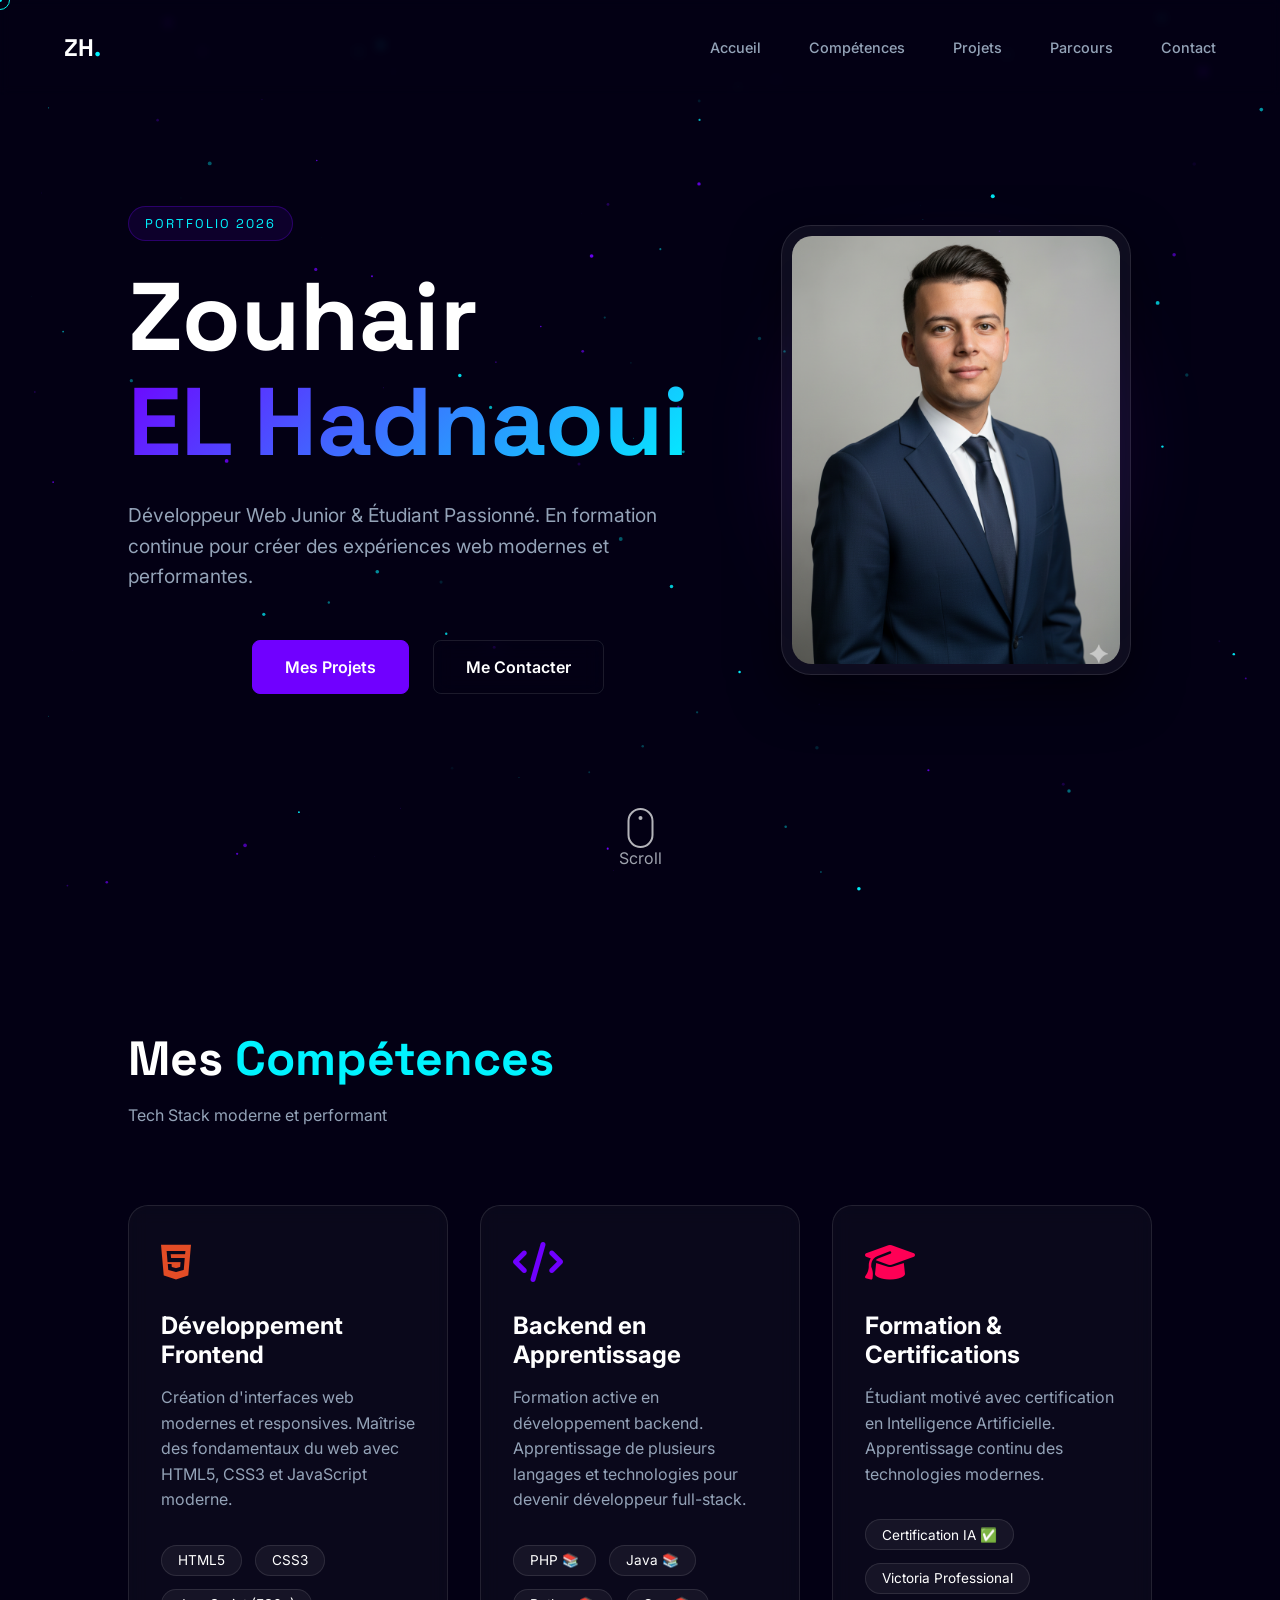
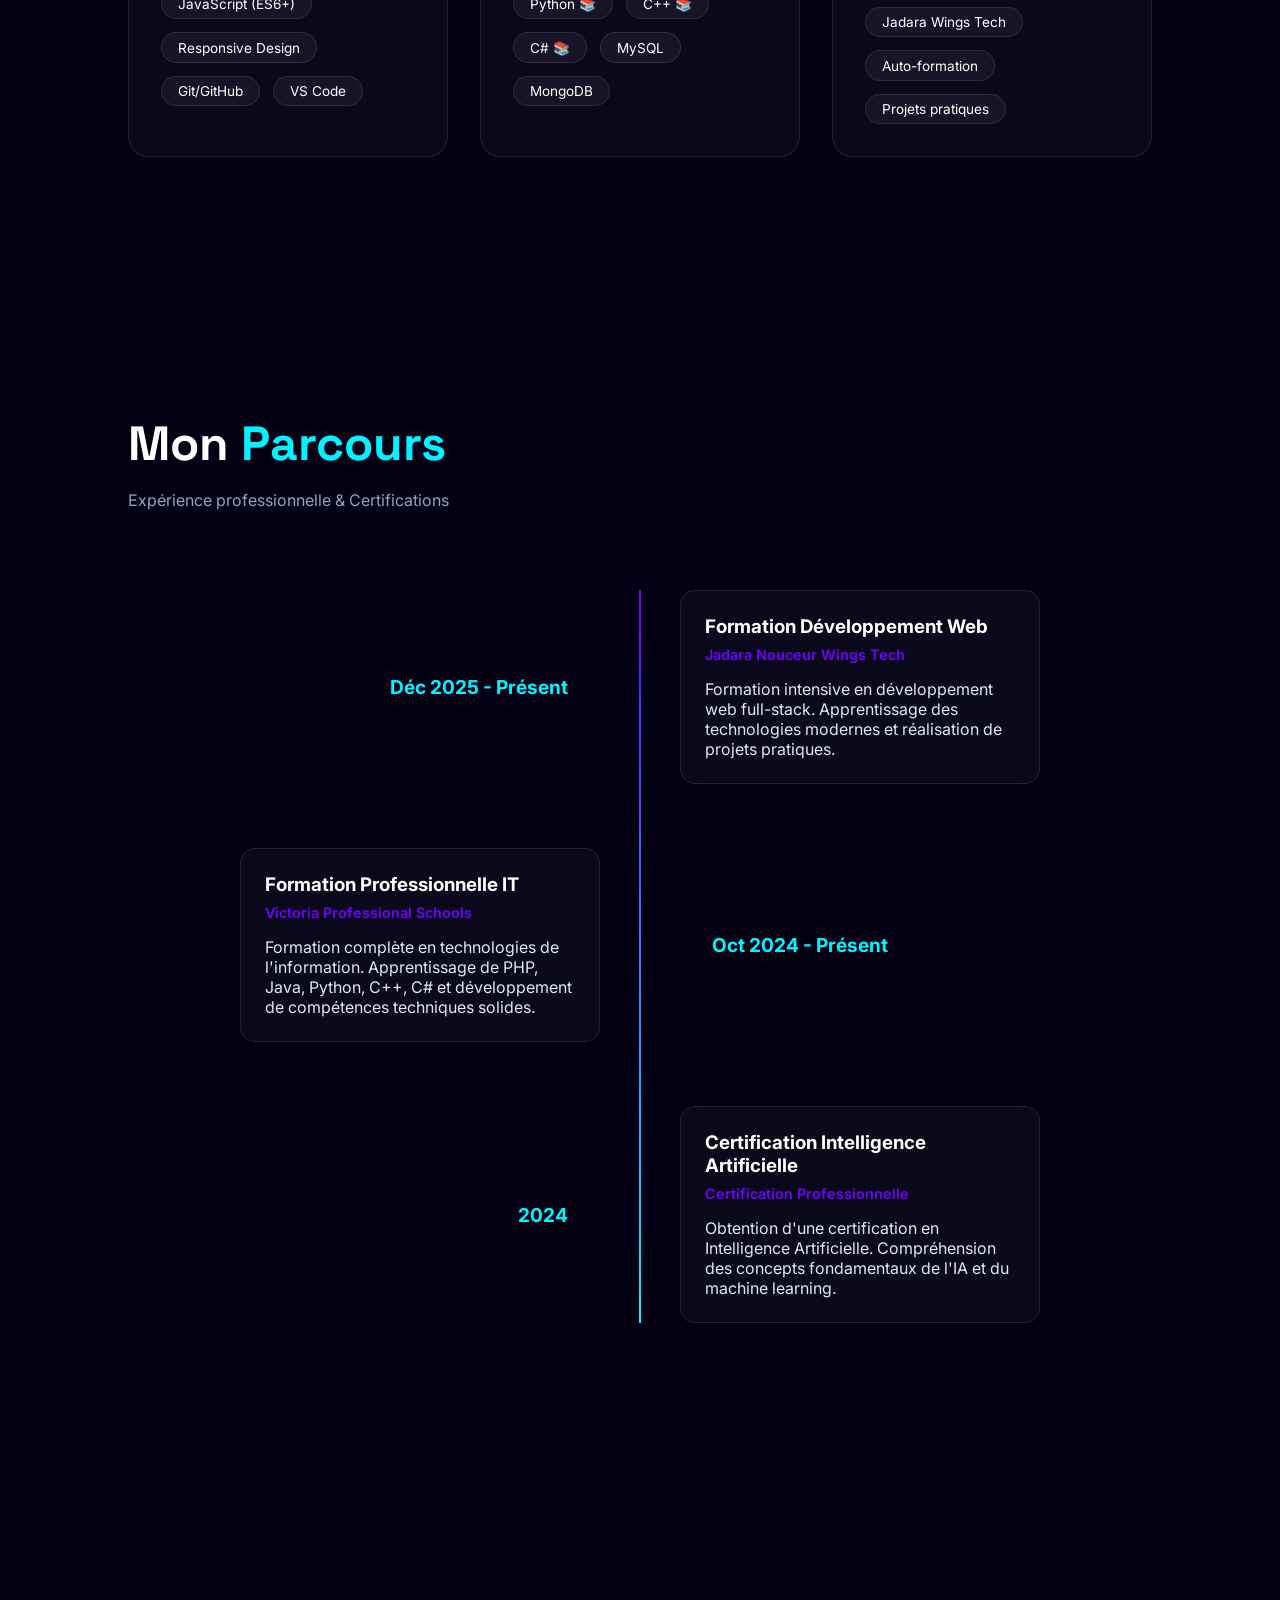
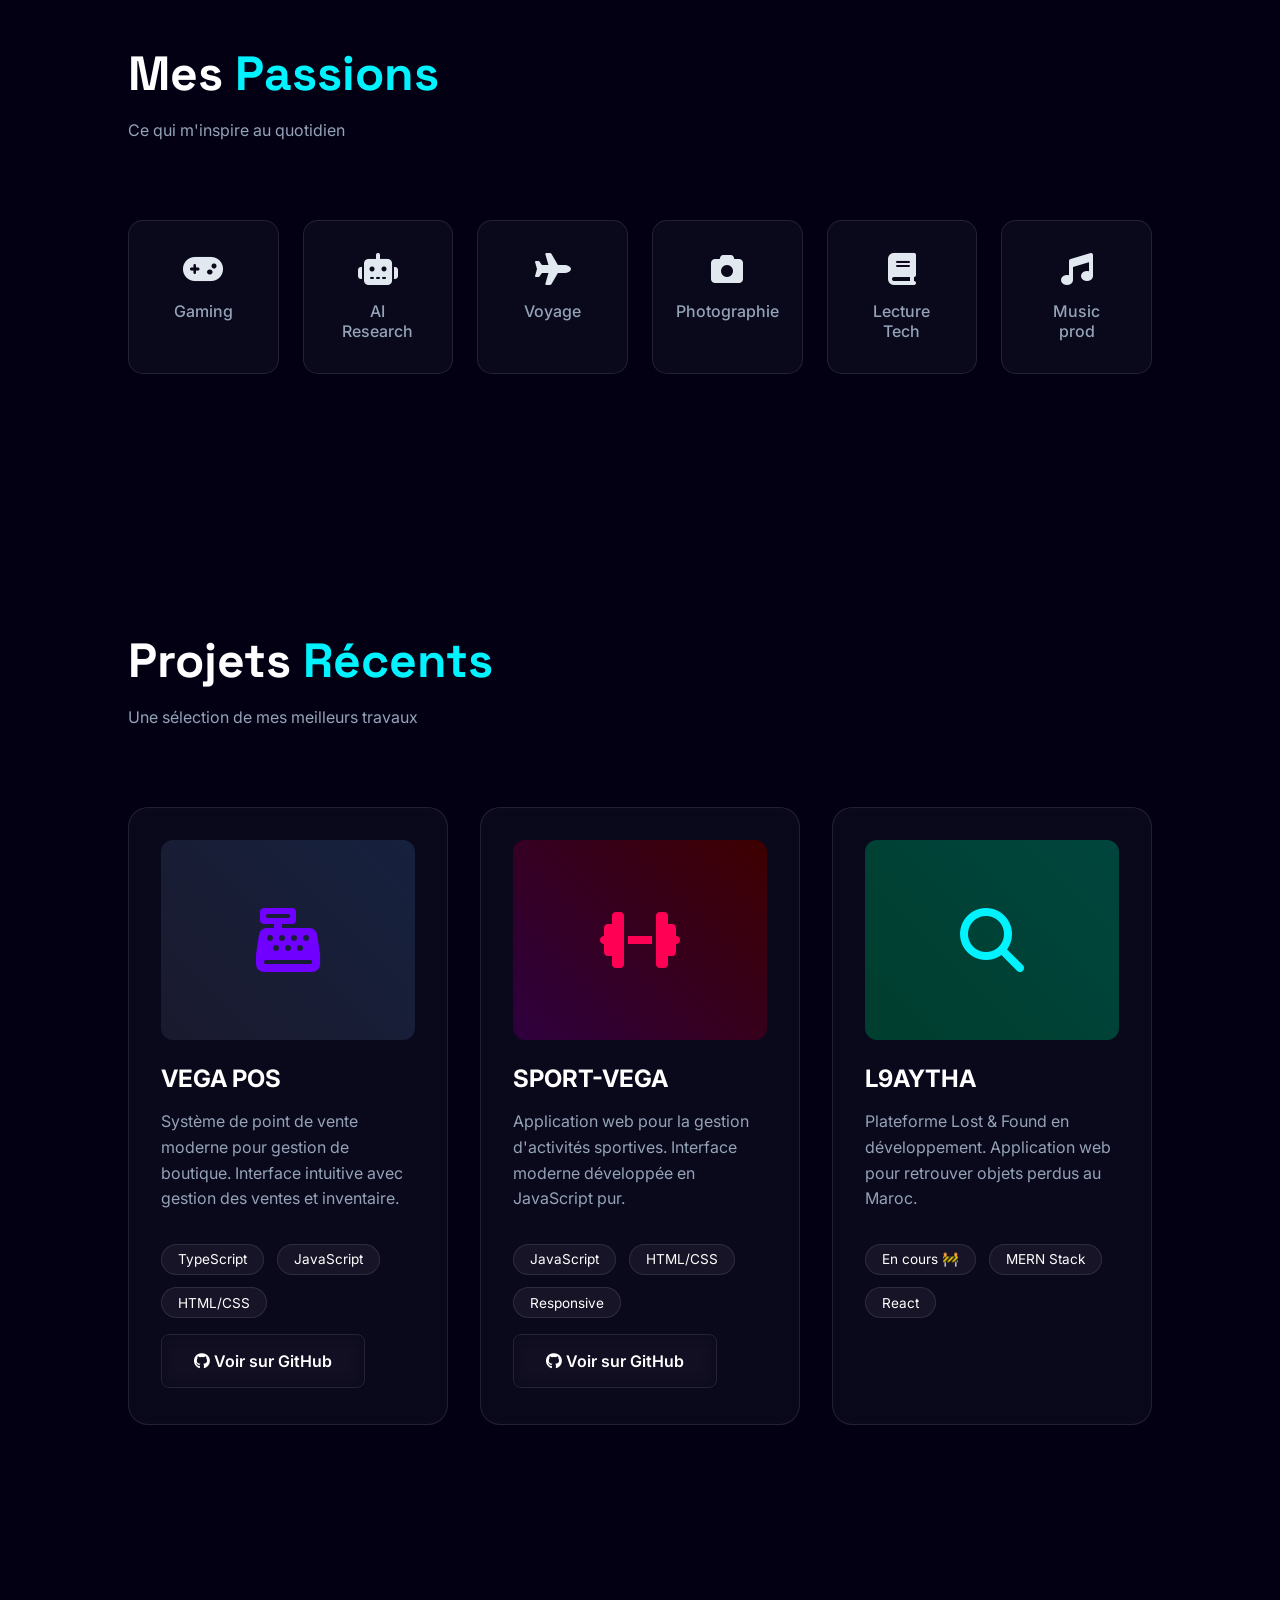
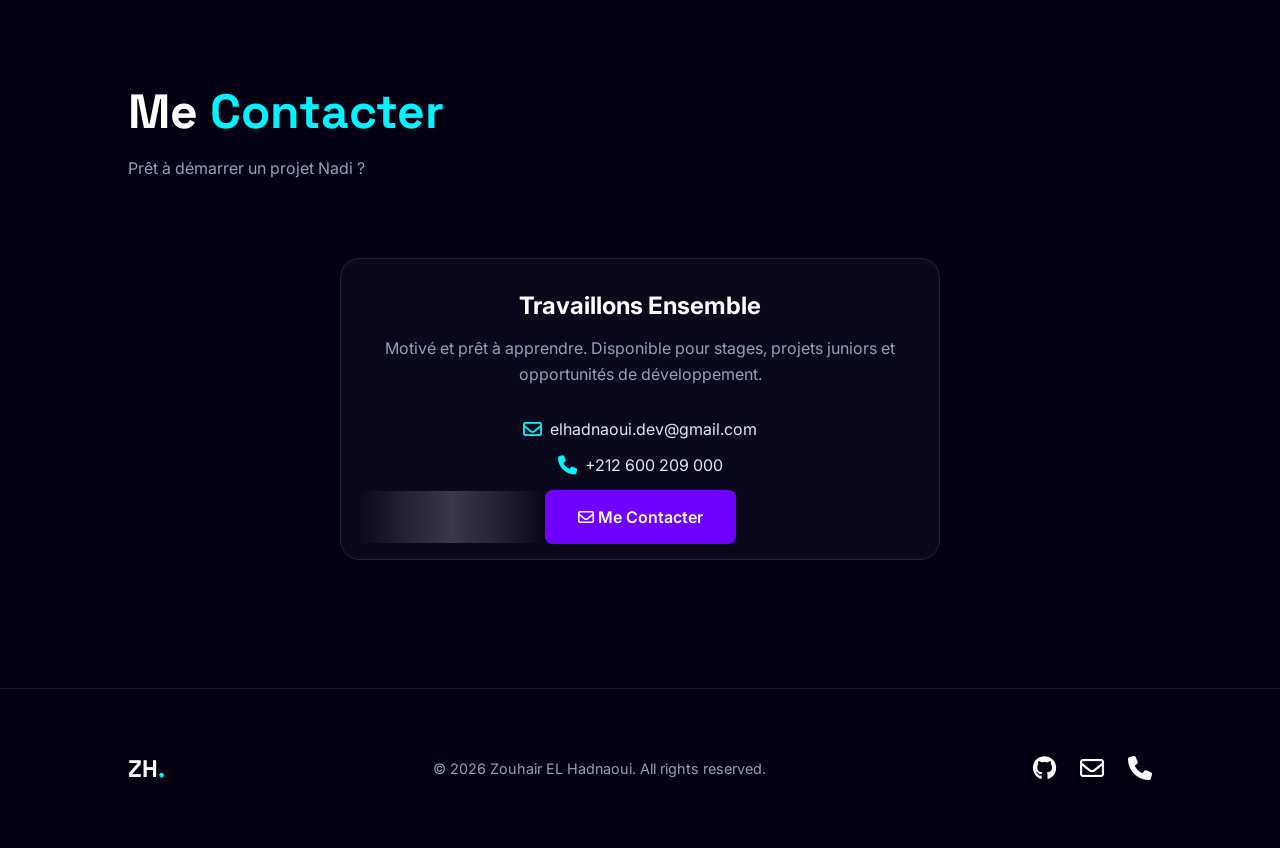
==== commit 085f7c02: "Fix homepage contact email links" ====
--- a/index.html
+++ b/index.html
@@ -280,10 +280,10 @@
 
       <!-- Contact Info -->
       <div style="display: flex; flex-direction: column; gap: 1rem; margin: 2rem 0;">
-        <a href="mailto:zouhaierhadnaoui75@gmail.com"
+        <a href="mailto:elhadnaoui.dev@gmail.com"
           style="display: flex; align-items: center; justify-content: center; gap: 0.5rem; color: var(--text); text-decoration: none; transition: color 0.3s;">
           <i class="fa-regular fa-envelope" style="font-size: 1.2rem; color: var(--secondary);"></i>
-          <span>zouhaierhadnaoui75@gmail.com</span>
+          <span>elhadnaoui.dev@gmail.com</span>
         </a>
         <a href="tel:+212600209000"
           style="display: flex; align-items: center; justify-content: center; gap: 0.5rem; color: var(--text); text-decoration: none; transition: color 0.3s;">
@@ -292,7 +292,7 @@
         </a>
       </div>
 
-      <a href="mailto:zouhaierhadnaoui75@gmail.com" class="btn btn-primary hover-magnetic">
+      <a href="mailto:elhadnaoui.dev@gmail.com" class="btn btn-primary hover-magnetic">
         <i class="fa-regular fa-envelope"></i> Me Contacter
       </a>
     </div>
@@ -304,7 +304,7 @@
     <div class="socials">
       <a href="https://github.com/zouhair-eh" target="_blank" class="social-link"><i
           class="fa-brands fa-github"></i></a>
-      <a href="mailto:zouhaierhadnaoui75@gmail.com" class="social-link"><i class="fa-regular fa-envelope"></i></a>
+      <a href="mailto:elhadnaoui.dev@gmail.com" class="social-link"><i class="fa-regular fa-envelope"></i></a>
       <a href="tel:+212600209000" class="social-link"><i class="fa-solid fa-phone"></i></a>
     </div>
   </footer>
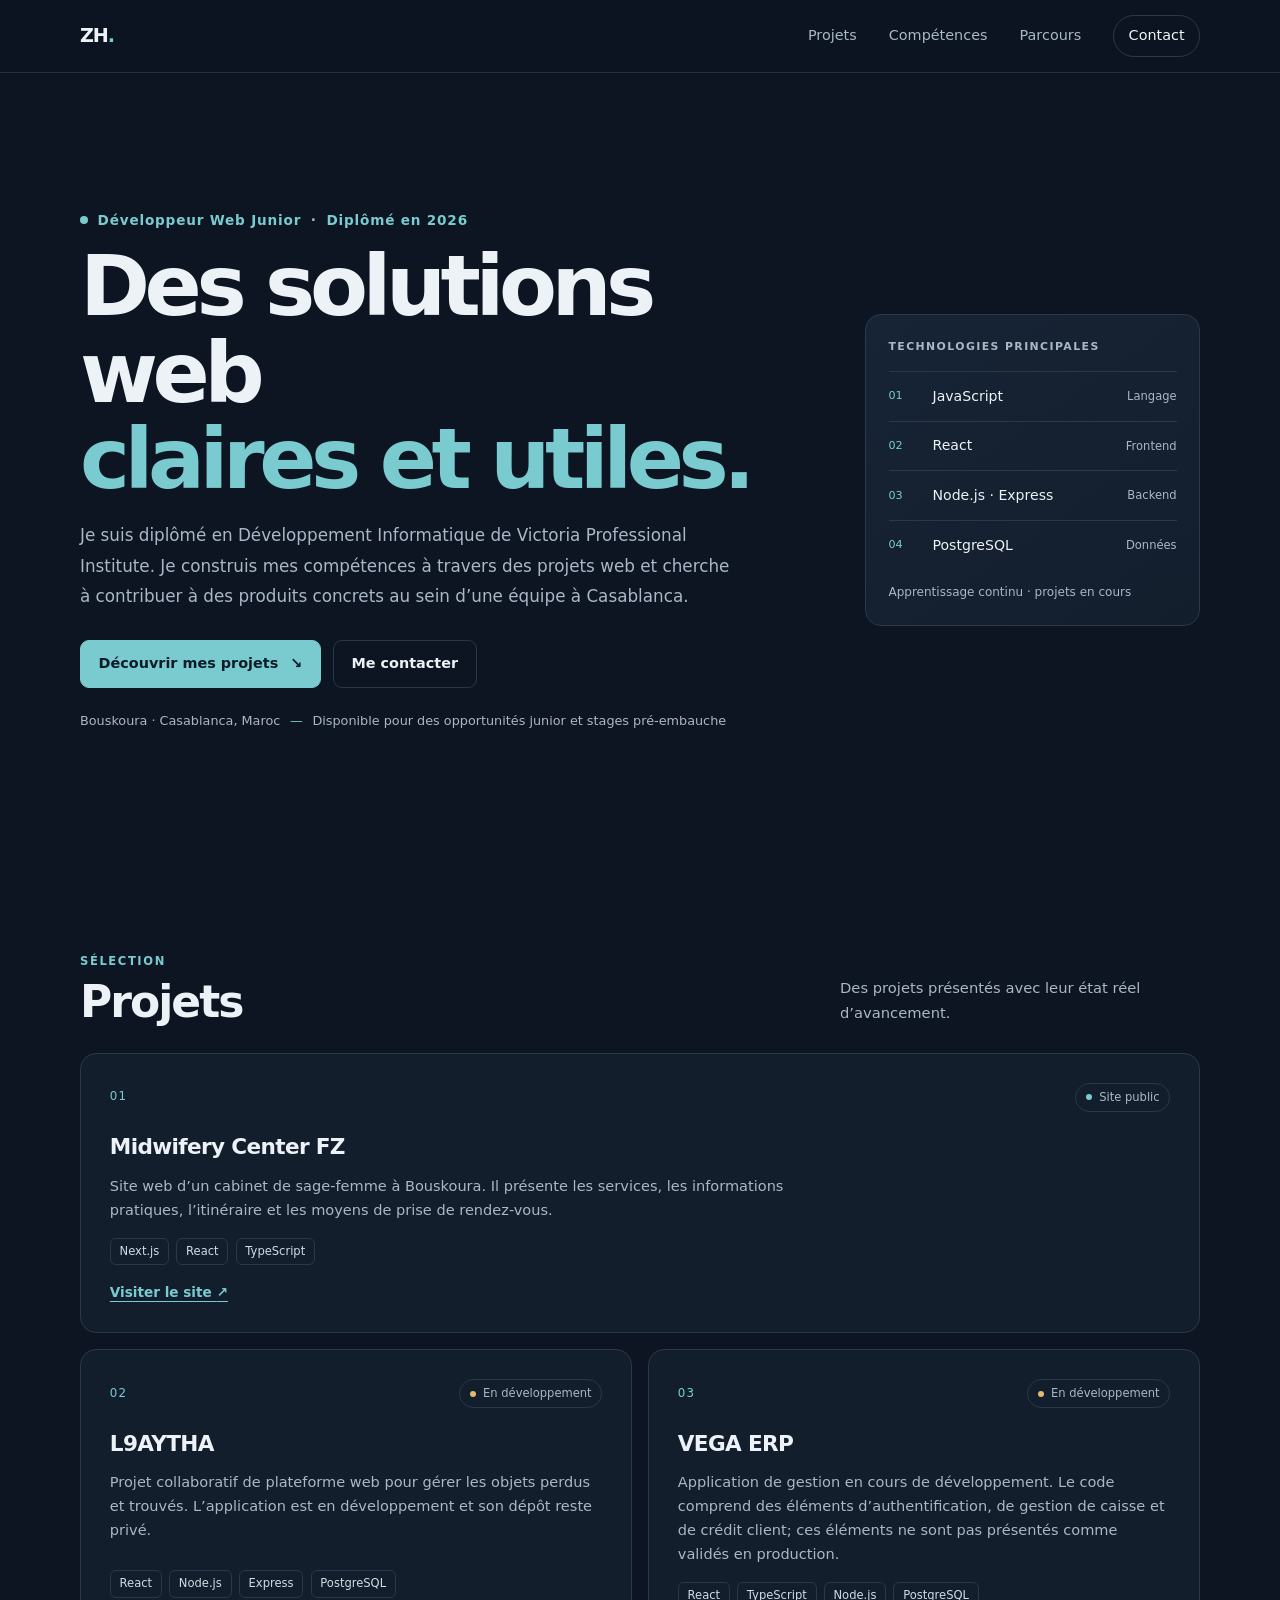
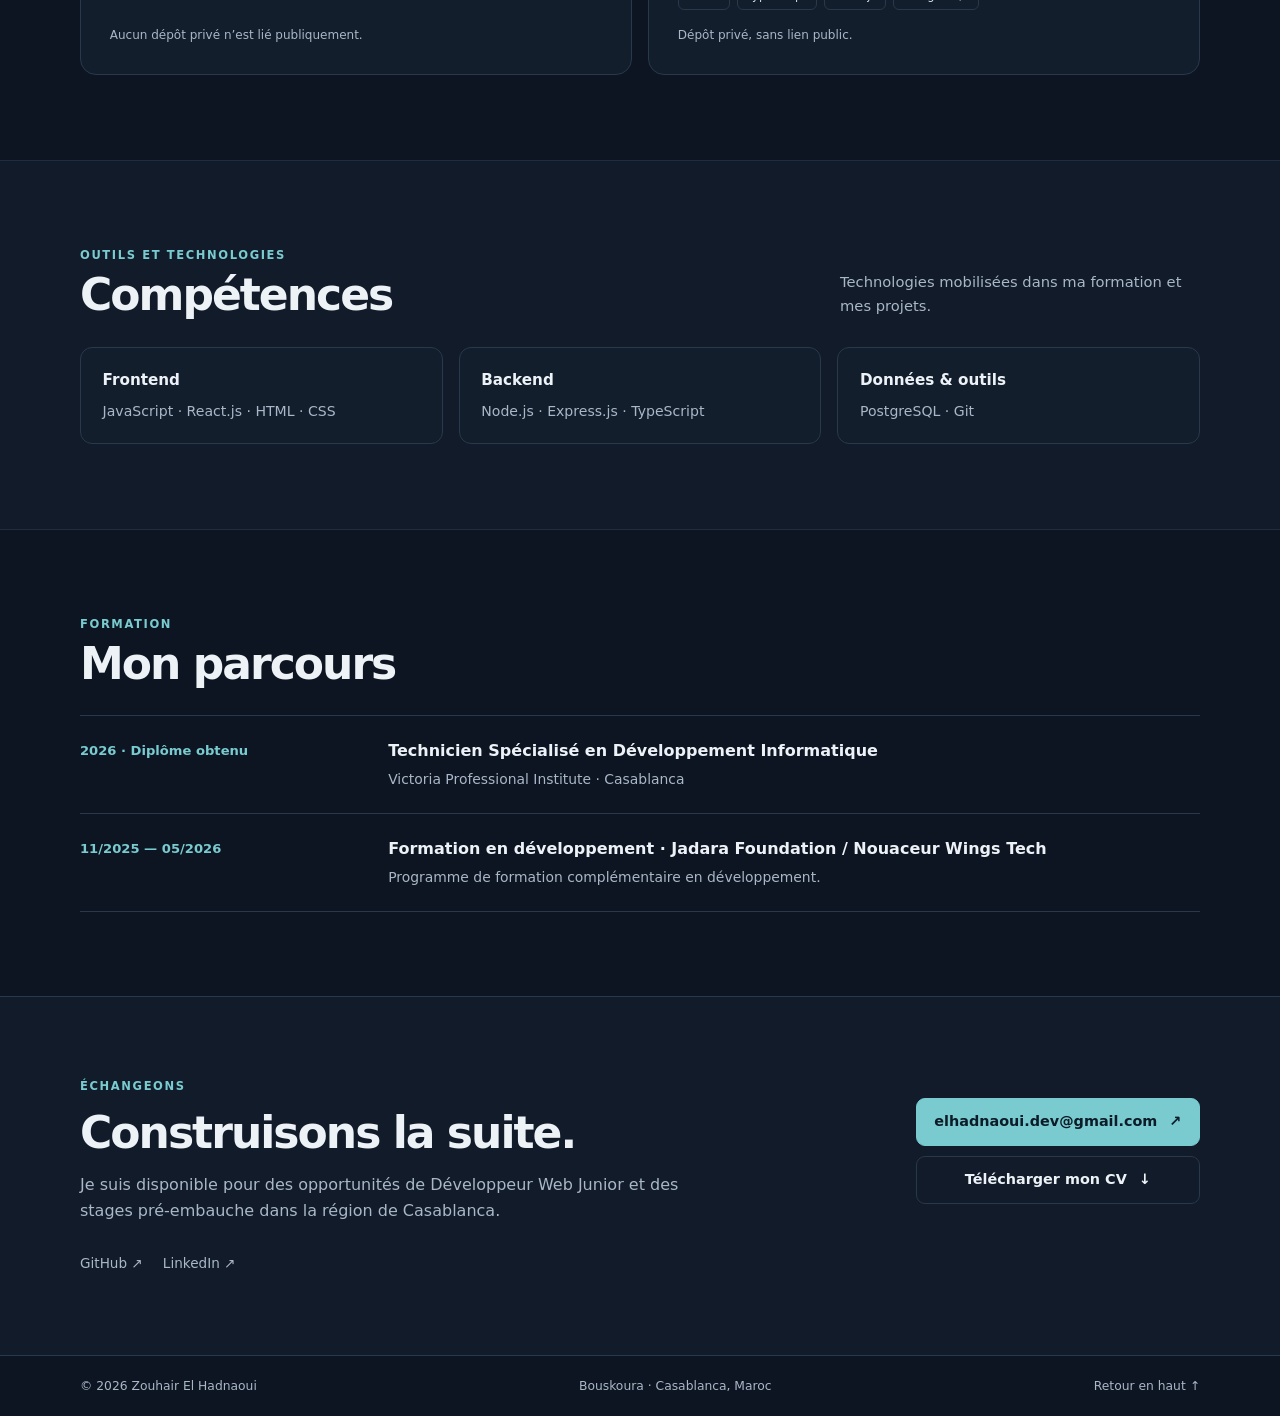
==== commit 118a9aab: "Build modern minimal portfolio V2" ====
--- a/index.html
+++ b/index.html
@@ -1,444 +1,144 @@
-<!DOCTYPE html>
-<html lang="fr" class="dark">
+<!doctype html>
+<html lang="fr">
+<head>
+  <meta charset="utf-8">
+  <meta name="viewport" content="width=device-width, initial-scale=1">
+  <meta name="theme-color" content="#0d1522">
+  <meta name="description" content="Zouhair El Hadnaoui, développeur web junior diplômé en développement informatique à Casablanca. Projets web, compétences et contact.">
+  <title>Zouhair El Hadnaoui — Développeur Web Junior</title>
+  <link rel="stylesheet" href="style.css">
+</head>
+<body>
+  <a class="skip-link" href="#main">Aller au contenu</a>
 
-<head>
-  <meta charset="UTF-8">
-  <meta name="viewport" content="width=device-width, initial-scale=1.0">
-  <title>Zouhair EL Hadnaoui | Modern AI Portfolio</title>
-  <link rel="stylesheet" href="style.css">
-  <link rel="stylesheet" href="https://cdnjs.cloudflare.com/ajax/libs/font-awesome/6.4.0/css/all.min.css">
-</head>
+  <header class="site-header">
+    <nav class="nav shell" aria-label="Navigation principale">
+      <a class="brand" href="#top" aria-label="Zouhair El Hadnaoui, accueil">ZH<span>.</span></a>
+      <div class="desktop-nav">
+        <a href="#projets">Projets</a>
+        <a href="#competences">Compétences</a>
+        <a href="#parcours">Parcours</a>
+        <a class="nav-contact" href="#contact">Contact</a>
+      </div>
+      <details class="mobile-nav">
+        <summary aria-label="Ouvrir le menu">Menu</summary>
+        <div class="mobile-nav-panel">
+          <a href="#projets">Projets</a>
+          <a href="#competences">Compétences</a>
+          <a href="#parcours">Parcours</a>
+          <a href="#contact">Contact</a>
+        </div>
+      </details>
+    </nav>
+  </header>
 
-<body>
+  <main id="main">
+    <section class="hero shell" id="top" aria-labelledby="hero-title">
+      <div class="hero-copy">
+        <p class="eyebrow"><span class="status-dot" aria-hidden="true"></span> Développeur Web Junior <span class="eyebrow-divider">·</span> Diplômé en 2026</p>
+        <h1 id="hero-title">Des solutions web<br><span>claires et utiles.</span></h1>
+        <p class="hero-intro">Je suis diplômé en Développement Informatique de Victoria Professional Institute. Je construis mes compétences à travers des projets web et cherche à contribuer à des produits concrets au sein d’une équipe à Casablanca.</p>
+        <div class="hero-actions">
+          <a class="button button-primary" href="#projets">Découvrir mes projets <span aria-hidden="true">↘</span></a>
+          <a class="button button-secondary" href="mailto:elhadnaoui.dev@gmail.com">Me contacter</a>
+        </div>
+        <p class="location-line">Bouskoura · Casablanca, Maroc <span aria-hidden="true">—</span> Disponible pour des opportunités junior et stages pré-embauche</p>
+      </div>
+      <aside class="hero-panel" aria-label="Technologies principales">
+        <p class="panel-label">TECHNOLOGIES PRINCIPALES</p>
+        <div class="stack-list">
+          <div><span class="stack-index">01</span><span>JavaScript</span><span class="stack-note">Langage</span></div>
+          <div><span class="stack-index">02</span><span>React</span><span class="stack-note">Frontend</span></div>
+          <div><span class="stack-index">03</span><span>Node.js · Express</span><span class="stack-note">Backend</span></div>
+          <div><span class="stack-index">04</span><span>PostgreSQL</span><span class="stack-note">Données</span></div>
+        </div>
+        <p class="panel-foot">Apprentissage continu · projets en cours</p>
+      </aside>
+    </section>
 
-  <!-- Canvas for Space Particles -->
-  <canvas id="bg-canvas"></canvas>
+    <section class="section shell" id="projets" aria-labelledby="projects-title">
+      <div class="section-heading">
+        <div><p class="eyebrow">SÉLECTION</p><h2 id="projects-title">Projets</h2></div>
+        <p class="section-note">Des projets présentés avec leur état réel d’avancement.</p>
+      </div>
+      <div class="project-grid">
+        <article class="project-card project-featured">
+          <div class="project-topline"><span class="project-number">01</span><span class="project-status status-live"><span aria-hidden="true"></span> Site public</span></div>
+          <h3>Midwifery Center FZ</h3>
+          <p class="project-description">Site web d’un cabinet de sage-femme à Bouskoura. Il présente les services, les informations pratiques, l’itinéraire et les moyens de prise de rendez-vous.</p>
+          <ul class="tag-list" aria-label="Technologies"><li>Next.js</li><li>React</li><li>TypeScript</li></ul>
+          <a class="text-link" href="https://www.midwiferycenterfz.ma/" target="_blank" rel="noopener noreferrer">Visiter le site <span aria-hidden="true">↗</span></a>
+        </article>
 
-  <!-- Custom Interactive Cursor -->
-  <div class="cursor"></div>
-  <div class="cursor-dot"></div>
+        <article class="project-card">
+          <div class="project-topline"><span class="project-number">02</span><span class="project-status status-progress"><span aria-hidden="true"></span> En développement</span></div>
+          <h3>L9AYTHA</h3>
+          <p class="project-description">Projet collaboratif de plateforme web pour gérer les objets perdus et trouvés. L’application est en développement et son dépôt reste privé.</p>
+          <ul class="tag-list" aria-label="Technologies"><li>React</li><li>Node.js</li><li>Express</li><li>PostgreSQL</li></ul>
+          <p class="project-footnote">Aucun dépôt privé n’est lié publiquement.</p>
+        </article>
 
-  <!-- Navigation -->
-  <nav>
-    <a href="#" class="logo">ZH<span>.</span></a>
-    <div class="nav-links">
-      <a href="#home" class="hover-link">Accueil</a>
-      <a href="#skills" class="hover-link">Compétences</a>
-      <a href="#projects" class="hover-link">Projets</a>
-      <a href="#experience" class="hover-link">Parcours</a>
-      <a href="#contact" class="hover-link">Contact</a>
-    </div>
-  </nav>
+        <article class="project-card">
+          <div class="project-topline"><span class="project-number">03</span><span class="project-status status-progress"><span aria-hidden="true"></span> En développement</span></div>
+          <h3>VEGA ERP</h3>
+          <p class="project-description">Application de gestion en cours de développement. Le code comprend des éléments d’authentification, de gestion de caisse et de crédit client; ces éléments ne sont pas présentés comme validés en production.</p>
+          <ul class="tag-list" aria-label="Technologies"><li>React</li><li>TypeScript</li><li>Node.js</li><li>PostgreSQL</li></ul>
+          <p class="project-footnote">Dépôt privé, sans lien public.</p>
+        </article>
+      </div>
+    </section>
 
-  <!-- Hero Section -->
-  <section id="home" class="hero">
-    <div class="hero-content">
-      <span class="badge reveal">Portfolio 2026</span>
-      <h1 class="glitch-text reveal">
-        Zouhair <br> <span>EL Hadnaoui</span>
-      </h1>
-      <p class="subtitle reveal">
-        Développeur Web Junior & Étudiant Passionné. En formation continue pour créer des expériences web modernes et
-        performantes.
-      </p>
-      <div class="cta-group reveal">
-        <a href="#projects" class="btn btn-primary hover-magnetic">Mes Projets</a>
-        <a href="#contact" class="btn btn-secondary hover-magnetic">Me Contacter</a>
-      </div>
-    </div>
-
-    <!-- HERO PHOTO -->
-    <div class="hero-visual reveal" data-tilt>
-      <div class="photo-frame">
-        <div class="photo-glow"></div>
-        <img src="photo.png" alt="Zouhair El Hadnaoui" class="profile-img">
-      </div>
-    </div>
-
-    <div class="scroll-down">
-      <div class="mouse">
-        <div class="wheel"></div>
-      </div>
-      <span>Scroll</span>
-    </div>
-  </section>
-
-  <!-- Skills Section -->
-  <section id="skills">
-    <div class="section-header reveal">
-      <h2 class="section-title">Mes <span>Compétences</span></h2>
-      <p style="color:var(--muted)">Tech Stack moderne et performant</p>
-    </div>
-
-    <div class="grid-cards">
-      <!-- Card 1 -->
-      <div class="tilt-card reveal" data-tilt>
-        <div class="card-icon"><i class="fa-brands fa-html5" style="color:#e34c26"></i></div>
-        <h3 class="card-title">Développement Frontend</h3>
-        <p class="card-desc">Création d'interfaces web modernes et responsives. Maîtrise des fondamentaux du web avec
-          HTML5, CSS3 et JavaScript moderne.</p>
-        <div class="tags">
-          <span class="tag">HTML5</span>
-          <span class="tag">CSS3</span>
-          <span class="tag">JavaScript (ES6+)</span>
-          <span class="tag">Responsive Design</span>
-          <span class="tag">Git/GitHub</span>
-          <span class="tag">VS Code</span>
+    <section class="section section-muted" id="competences" aria-labelledby="skills-title">
+      <div class="shell">
+        <div class="section-heading">
+          <div><p class="eyebrow">OUTILS ET TECHNOLOGIES</p><h2 id="skills-title">Compétences</h2></div>
+          <p class="section-note">Technologies mobilisées dans ma formation et mes projets.</p>
+        </div>
+        <div class="skills-grid">
+          <div class="skill-group"><h3>Frontend</h3><p>JavaScript · React.js · HTML · CSS</p></div>
+          <div class="skill-group"><h3>Backend</h3><p>Node.js · Express.js · TypeScript</p></div>
+          <div class="skill-group"><h3>Données & outils</h3><p>PostgreSQL · Git</p></div>
         </div>
       </div>
+    </section>
 
-      <!-- Card 2 -->
-      <div class="tilt-card reveal" data-tilt>
-        <div class="card-icon"><i class="fa-solid fa-code" style="color:#7000ff"></i></div>
-        <h3 class="card-title">Backend en Apprentissage</h3>
-        <p class="card-desc">Formation active en développement backend. Apprentissage de plusieurs langages et
-          technologies pour devenir développeur full-stack.</p>
-        <div class="tags">
-          <span class="tag">PHP 📚</span>
-          <span class="tag">Java 📚</span>
-          <span class="tag">Python 📚</span>
-          <span class="tag">C++ 📚</span>
-          <span class="tag">C# 📚</span>
-          <span class="tag">MySQL</span>
-          <span class="tag">MongoDB</span>
+    <section class="section shell" id="parcours" aria-labelledby="journey-title">
+      <div class="section-heading">
+        <div><p class="eyebrow">FORMATION</p><h2 id="journey-title">Mon parcours</h2></div>
+      </div>
+      <div class="education-list">
+        <article class="education-item">
+          <p class="education-date">2026 · Diplôme obtenu</p>
+          <div><h3>Technicien Spécialisé en Développement Informatique</h3><p>Victoria Professional Institute · Casablanca</p></div>
+        </article>
+        <article class="education-item">
+          <p class="education-date">11/2025 — 05/2026</p>
+          <div><h3>Formation en développement · Jadara Foundation / Nouaceur Wings Tech</h3><p>Programme de formation complémentaire en développement.</p></div>
+        </article>
+      </div>
+    </section>
+
+    <section class="contact-section" id="contact" aria-labelledby="contact-title">
+      <div class="shell contact-inner">
+        <div>
+          <p class="eyebrow">ÉCHANGEONS</p>
+          <h2 id="contact-title">Construisons la suite.</h2>
+          <p class="contact-copy">Je suis disponible pour des opportunités de Développeur Web Junior et des stages pré-embauche dans la région de Casablanca.</p>
+        </div>
+        <div class="contact-actions">
+          <a class="button button-primary" href="mailto:elhadnaoui.dev@gmail.com">elhadnaoui.dev@gmail.com <span aria-hidden="true">↗</span></a>
+          <a class="button button-secondary" href="assets/CV_Zouhair_El_Hadnaoui.pdf" download="CV_Zouhair_El_Hadnaoui.pdf">Télécharger mon CV <span aria-hidden="true">↓</span></a>
+        </div>
+        <div class="social-links" aria-label="Profils professionnels">
+          <a href="https://github.com/zouhair-eh" target="_blank" rel="noopener noreferrer">GitHub <span aria-hidden="true">↗</span></a>
+          <a href="https://www.linkedin.com/in/zouhair-el-hadnaoui-b78b23347/" target="_blank" rel="noopener noreferrer">LinkedIn <span aria-hidden="true">↗</span></a>
         </div>
       </div>
+    </section>
+  </main>
 
-      <!-- Card 3 -->
-      <div class="tilt-card reveal" data-tilt>
-        <div class="card-icon"><i class="fa-solid fa-graduation-cap" style="color:#ff0055"></i></div>
-        <h3 class="card-title">Formation & Certifications</h3>
-        <p class="card-desc">Étudiant motivé avec certification en Intelligence Artificielle. Apprentissage continu des
-          technologies modernes.</p>
-        <div class="tags">
-          <span class="tag">Certification IA ✅</span>
-          <span class="tag">Victoria Professional</span>
-          <span class="tag">Jadara Wings Tech</span>
-          <span class="tag">Auto-formation</span>
-          <span class="tag">Projets pratiques</span>
-        </div>
-      </div>
-    </div>
-  </section>
-
-  <!-- Experience Section -->
-  <section id="experience">
-    <div class="section-header reveal">
-      <h2 class="section-title">Mon <span>Parcours</span></h2>
-      <p style="color:var(--muted)">Expérience professionnelle & Certifications</p>
-    </div>
-
-    <div class="timeline">
-      <!-- Item 1 -->
-      <div class="timeline-item reveal">
-        <div class="timeline-date">Déc 2025 - Présent</div>
-        <div class="timeline-content tilt-card" data-tilt>
-          <h3>Formation Développement Web</h3>
-          <p class="company">Jadara Nouceur Wings Tech</p>
-          <p>Formation intensive en développement web full-stack. Apprentissage des technologies modernes et réalisation
-            de projets pratiques.</p>
-        </div>
-      </div>
-      <!-- Item 2 -->
-      <div class="timeline-item reveal">
-        <div class="timeline-date">Oct 2024 - Présent</div>
-        <div class="timeline-content tilt-card" data-tilt>
-          <h3>Formation Professionnelle IT</h3>
-          <p class="company">Victoria Professional Schools</p>
-          <p>Formation complète en technologies de l'information. Apprentissage de PHP, Java, Python, C++, C# et
-            développement de compétences techniques solides.</p>
-        </div>
-      </div>
-      <!-- Item 3 -->
-      <div class="timeline-item reveal">
-        <div class="timeline-date">2024</div>
-        <div class="timeline-content tilt-card" data-tilt>
-          <h3>Certification Intelligence Artificielle</h3>
-          <p class="company">Certification Professionnelle</p>
-          <p>Obtention d'une certification en Intelligence Artificielle. Compréhension des concepts fondamentaux de l'IA
-            et du machine learning.</p>
-        </div>
-      </div>
-    </div>
-  </section>
-
-  <!-- Hobbies Section -->
-  <section id="hobbies">
-    <div class="section-header reveal">
-      <h2 class="section-title">Mes <span>Passions</span></h2>
-      <p style="color:var(--muted)">Ce qui m'inspire au quotidien</p>
-    </div>
-    <div class="hobbies-grid reveal">
-      <div class="hobby-card">
-        <i class="fa-solid fa-gamepad"></i>
-        <span>Gaming</span>
-      </div>
-      <div class="hobby-card">
-        <i class="fa-solid fa-robot"></i>
-        <span>AI Research</span>
-      </div>
-      <div class="hobby-card">
-        <i class="fa-solid fa-plane"></i>
-        <span>Voyage</span>
-      </div>
-      <div class="hobby-card">
-        <i class="fa-solid fa-camera"></i>
-        <span>Photographie</span>
-      </div>
-      <div class="hobby-card">
-        <i class="fa-solid fa-book"></i>
-        <span>Lecture Tech</span>
-      </div>
-      <div class="hobby-card">
-        <i class="fa-solid fa-music"></i>
-        <span>Music prod</span>
-      </div>
-    </div>
-  </section>
-
-  <!-- Project Section -->
-  <section id="projects">
-    <div class="section-header reveal">
-      <h2 class="section-title">Projets <span>Récents</span></h2>
-      <p style="color:var(--muted)">Une sélection de mes meilleurs travaux</p>
-    </div>
-
-    <div class="grid-cards">
-      <div class="tilt-card reveal" data-tilt>
-        <div class="project-image">
-          <div
-            style="width:100%;height:100%;background:linear-gradient(45deg, #1a1a2e, #16213e); display:flex; align-items:center; justify-content:center;">
-            <i class="fa-solid fa-cash-register" style="font-size:4rem; color:#7000ff;"></i>
-          </div>
-        </div>
-        <h3 class="card-title">VEGA POS</h3>
-        <p class="card-desc">Système de point de vente moderne pour gestion de boutique. Interface intuitive avec
-          gestion des ventes et inventaire.</p>
-        <div class="tags">
-          <span class="tag">TypeScript</span>
-          <span class="tag">JavaScript</span>
-          <span class="tag">HTML/CSS</span>
-        </div>
-        <a href="https://github.com/zouhair-eh/vega-pos" target="_blank" class="btn btn-secondary hover-magnetic"
-          style="margin-top:1rem; display:inline-block;">
-          <i class="fa-brands fa-github"></i> Voir sur GitHub
-        </a>
-      </div>
-
-      <div class="tilt-card reveal" data-tilt>
-        <div class="project-image">
-          <div
-            style="width:100%;height:100%;background:linear-gradient(45deg, #2e003e, #3d0000); display:flex; align-items:center; justify-content:center;">
-            <i class="fa-solid fa-dumbbell" style="font-size:4rem; color:#ff0055;"></i>
-          </div>
-        </div>
-        <h3 class="card-title">SPORT-VEGA</h3>
-        <p class="card-desc">Application web pour la gestion d'activités sportives. Interface moderne développée en
-          JavaScript pur.</p>
-        <div class="tags">
-          <span class="tag">JavaScript</span>
-          <span class="tag">HTML/CSS</span>
-          <span class="tag">Responsive</span>
-        </div>
-        <a href="https://github.com/zouhair-eh/SPORT-VEGA" target="_blank" class="btn btn-secondary hover-magnetic"
-          style="margin-top:1rem; display:inline-block;">
-          <i class="fa-brands fa-github"></i> Voir sur GitHub
-        </a>
-      </div>
-
-      <div class="tilt-card reveal" data-tilt>
-        <div class="project-image">
-          <div
-            style="width:100%;height:100%;background:linear-gradient(45deg, #003e2e, #00453d); display:flex; align-items:center; justify-content:center;">
-            <i class="fa-solid fa-magnifying-glass" style="font-size:4rem; color:#00f3ff;"></i>
-          </div>
-        </div>
-        <h3 class="card-title">L9AYTHA</h3>
-        <p class="card-desc">Plateforme Lost & Found en développement. Application web pour retrouver objets perdus au
-          Maroc.</p>
-        <div class="tags">
-          <span class="tag">En cours 🚧</span>
-          <span class="tag">MERN Stack</span>
-          <span class="tag">React</span>
-        </div>
-      </div>
-    </div>
-  </section>
-
-  <!-- Contact Section -->
-  <section id="contact">
-    <div class="section-header reveal">
-      <h2 class="section-title">Me <span>Contacter</span></h2>
-      <p style="color:var(--muted)">Prêt à démarrer un projet Nadi ?</p>
-    </div>
-
-    <div class="tilt-card reveal" style="text-align:center; max-width:600px; margin:0 auto;" data-tilt>
-      <h3 class="card-title">Travaillons Ensemble</h3>
-      <p class="card-desc" style="margin:1rem 0 2rem;">
-        Motivé et prêt à apprendre. Disponible pour stages, projets juniors et opportunités de développement.
-      </p>
-
-      <!-- Contact Info -->
-      <div style="display: flex; flex-direction: column; gap: 1rem; margin: 2rem 0;">
-        <a href="mailto:elhadnaoui.dev@gmail.com"
-          style="display: flex; align-items: center; justify-content: center; gap: 0.5rem; color: var(--text); text-decoration: none; transition: color 0.3s;">
-          <i class="fa-regular fa-envelope" style="font-size: 1.2rem; color: var(--secondary);"></i>
-          <span>elhadnaoui.dev@gmail.com</span>
-        </a>
-        <a href="tel:+212600209000"
-          style="display: flex; align-items: center; justify-content: center; gap: 0.5rem; color: var(--text); text-decoration: none; transition: color 0.3s;">
-          <i class="fa-solid fa-phone" style="font-size: 1.2rem; color: var(--secondary);"></i>
-          <span>+212 600 209 000</span>
-        </a>
-      </div>
-
-      <a href="mailto:elhadnaoui.dev@gmail.com" class="btn btn-primary hover-magnetic">
-        <i class="fa-regular fa-envelope"></i> Me Contacter
-      </a>
-    </div>
-  </section>
-
-  <footer>
-    <div class="logo">ZH<span>.</span></div>
-    <p style="color:var(--muted); font-size:0.9rem;">© 2026 Zouhair EL Hadnaoui. All rights reserved.</p>
-    <div class="socials">
-      <a href="https://github.com/zouhair-eh" target="_blank" class="social-link"><i
-          class="fa-brands fa-github"></i></a>
-      <a href="mailto:elhadnaoui.dev@gmail.com" class="social-link"><i class="fa-regular fa-envelope"></i></a>
-      <a href="tel:+212600209000" class="social-link"><i class="fa-solid fa-phone"></i></a>
-    </div>
+  <footer class="site-footer">
+    <div class="shell footer-inner"><span>© 2026 Zouhair El Hadnaoui</span><span>Bouskoura · Casablanca, Maroc</span><a href="#top">Retour en haut ↑</a></div>
   </footer>
-
-  <!-- Scripts -->
-  <script>
-    // === 1. Custom Cursor ===
-    const cursor = document.querySelector('.cursor');
-    const dot = document.querySelector('.cursor-dot');
-
-    document.addEventListener('mousemove', (e) => {
-      dot.style.left = e.clientX + 'px';
-      dot.style.top = e.clientY + 'px';
-
-      // Lag effect for the circle
-      setTimeout(() => {
-        cursor.style.left = e.clientX + 'px';
-        cursor.style.top = e.clientY + 'px';
-      }, 50);
-    });
-
-    // Hover interactions
-    const hoverLinks = document.querySelectorAll('a, .btn, .tilt-card');
-    hoverLinks.forEach(link => {
-      link.addEventListener('mouseenter', () => cursor.classList.add('active'));
-      link.addEventListener('mouseleave', () => cursor.classList.remove('active'));
-    });
-
-    // === 2. Scroll Reveals (Intersection Observer) ===
-    const observer = new IntersectionObserver((entries) => {
-      entries.forEach(entry => {
-        if (entry.isIntersecting) {
-          entry.target.classList.add('active');
-        }
-      });
-    }, { threshold: 0.1 });
-
-    document.querySelectorAll('.reveal').forEach(el => observer.observe(el));
-
-    // === 3. Vanilla 3D Tilt Effect ===
-    // Simple lightweight implementation to avoid external dependency issues
-    document.querySelectorAll('[data-tilt]').forEach(card => {
-      card.addEventListener('mousemove', (e) => {
-        const rect = card.getBoundingClientRect();
-        const x = e.clientX - rect.left;
-        const y = e.clientY - rect.top;
-
-        // Calculate percentage
-        const centerX = rect.width / 2;
-        const centerY = rect.height / 2;
-
-        // Rotation values (max 15deg)
-        const rotateX = ((y - centerY) / centerY) * -10;
-        const rotateY = ((x - centerX) / centerX) * 10;
-
-        card.style.transform = `perspective(1000px) rotateX(${rotateX}deg) rotateY(${rotateY}deg) scale3d(1.02, 1.02, 1.02)`;
-
-        // Gloss effect update
-        card.style.setProperty('--mouse-x', `${x}px`);
-        card.style.setProperty('--mouse-y', `${y}px`);
-      });
-
-      card.addEventListener('mouseleave', () => {
-        card.style.transform = 'perspective(1000px) rotateX(0) rotateY(0) scale3d(1, 1, 1)';
-      });
-    });
-
-    // === 4. Space Canvas Background (Optimized) ===
-    const canvas = document.getElementById('bg-canvas');
-    const ctx = canvas.getContext('2d');
-
-    let width, height;
-    let particles = [];
-
-    function resize() {
-      width = canvas.width = window.innerWidth;
-      height = canvas.height = window.innerHeight;
-      initParticles();
-    }
-
-    function initParticles() {
-      particles = [];
-      const count = Math.min(width * 0.1, 150); // limit count for performance
-      for (let i = 0; i < count; i++) {
-        particles.push({
-          x: Math.random() * width,
-          y: Math.random() * height,
-          size: Math.random() * 2,
-          speedX: (Math.random() - 0.5) * 0.5,
-          speedY: (Math.random() - 0.5) * 0.5,
-          opacity: Math.random()
-        });
-      }
-    }
-
-    function animate() {
-      ctx.clearRect(0, 0, width, height);
-
-      // Draw background gradient
-      // ctx.fillStyle = '#030014';
-      // ctx.fillRect(0,0, width, height);
-
-      particles.forEach(p => {
-        // Update
-        p.x += p.speedX;
-        p.y += p.speedY;
-
-        // Wrap around
-        if (p.x < 0) p.x = width;
-        if (p.x > width) p.x = 0;
-        if (p.y < 0) p.y = height;
-        if (p.y > height) p.y = 0;
-
-        // Draw
-        ctx.beginPath();
-        ctx.arc(p.x, p.y, p.size, 0, Math.PI * 2);
-        ctx.fillStyle = `rgba(112, 0, 255, ${p.opacity})`;
-        // Secondary color mix
-        if (Math.random() > 0.5) ctx.fillStyle = `rgba(0, 243, 255, ${p.opacity})`;
-
-        ctx.fill();
-      });
-
-      // Mouse connection
-      // Simple interaction: slightly repel or attract could be added here
-
-      requestAnimationFrame(animate);
-    }
-
-    window.addEventListener('resize', resize);
-    resize();
-    animate();
-
-  </script>
 </body>
-
-</html>+</html>
--- a/style.css
+++ b/style.css
@@ -1,676 +1,143 @@
-@import url('https://fonts.googleapis.com/css2?family=Inter:wght@300;400;600;800&family=Space+Grotesk:wght@300;500;700&display=swap');
-
 :root {
-  --bg: #030014;
-  --glass: rgba(255, 255, 255, 0.03);
-  --glass-hover: rgba(255, 255, 255, 0.08);
-  --border: rgba(255, 255, 255, 0.1);
-  --primary: #7000ff;
-  --secondary: #00f3ff;
-  --accent: #ff0055;
-  --text: #e2e8f0;
-  --muted: #94a3b8;
-  --gradient-main: linear-gradient(135deg, #7000ff, #00f3ff);
-  --font-heading: 'Space Grotesk', sans-serif;
-  --font-body: 'Inter', sans-serif;
+  color-scheme: dark;
+  --bg: #0d1522;
+  --surface: #131e2d;
+  --surface-raised: #172435;
+  --line: #29384a;
+  --text: #edf2f7;
+  --muted: #a9b7c6;
+  --accent: #79cbd0;
+  --accent-strong: #a6e1e2;
+  --max-width: 1120px;
+  --radius: 16px;
 }
-
-* {
+* { box-sizing: border-box; }
+html { scroll-behavior: smooth; scroll-padding-top: 88px; }
+body {
   margin: 0;
-  padding: 0;
-  box-sizing: border-box;
-  cursor: none;
-  /* Hiding default cursor for custom one */
+  background: var(--bg);
+  color: var(--text);
+  font-family: Inter, ui-sans-serif, system-ui, -apple-system, BlinkMacSystemFont, "Segoe UI", sans-serif;
+  font-size: 16px;
+  line-height: 1.65;
+  -webkit-font-smoothing: antialiased;
 }
-
-html {
-  scroll-behavior: smooth;
+a { color: inherit; }
+a:focus-visible, summary:focus-visible { outline: 3px solid var(--accent); outline-offset: 4px; border-radius: 4px; }
+.skip-link {
+  position: absolute; left: 1rem; top: -4rem; z-index: 20;
+  padding: .65rem 1rem; color: var(--bg); background: var(--accent);
+  border-radius: 8px; font-weight: 700;
 }
-
-body {
-  background-color: var(--bg);
-  color: var(--text);
-  font-family: var(--font-body);
-  overflow-x: hidden;
-  height: 100vh;
-  width: 100%;
+.skip-link:focus { top: 1rem; }
+.shell { width: min(var(--max-width), calc(100% - 48px)); margin-inline: auto; }
+.site-header {
+  position: sticky; top: 0; z-index: 10;
+  background: rgba(13, 21, 34, .96);
+  border-bottom: 1px solid rgba(41, 56, 74, .8);
 }
-
-/* Custom Cursor */
-.cursor {
-  width: 20px;
-  height: 20px;
-  border: 1px solid var(--secondary);
-  border-radius: 50%;
-  position: fixed;
-  pointer-events: none;
-  z-index: 9999;
-  transform: translate(-50%, -50%);
-  transition: transform 0.1s ease, width 0.3s, height 0.3s;
-  mix-blend-mode: difference;
+.nav { min-height: 72px; display: flex; align-items: center; justify-content: space-between; gap: 2rem; }
+.brand { color: var(--text); font-size: 1.2rem; font-weight: 800; letter-spacing: -.06em; text-decoration: none; }
+.brand span { color: var(--accent); }
+.desktop-nav { display: flex; align-items: center; gap: 2rem; }
+.desktop-nav a, .mobile-nav-panel a { color: var(--muted); font-size: .9rem; text-decoration: none; transition: color .15s ease; }
+.desktop-nav a:hover, .mobile-nav-panel a:hover, .social-links a:hover, .text-link:hover { color: var(--accent-strong); }
+.desktop-nav .nav-contact { color: var(--text); border: 1px solid var(--line); border-radius: 999px; padding: .48rem .9rem; }
+.mobile-nav { display: none; position: relative; }
+.mobile-nav summary { list-style: none; cursor: pointer; border: 1px solid var(--line); padding: .4rem .75rem; border-radius: 8px; color: var(--text); }
+.mobile-nav summary::-webkit-details-marker { display: none; }
+.mobile-nav-panel { position: absolute; right: 0; top: calc(100% + .75rem); min-width: 180px; display: grid; gap: .75rem; padding: 1rem; border: 1px solid var(--line); border-radius: 12px; background: var(--surface-raised); box-shadow: 0 14px 32px rgba(0,0,0,.28); }
+.hero { display: grid; grid-template-columns: minmax(0, 1.35fr) minmax(280px, .65fr); gap: clamp(2rem, 7vw, 6rem); align-items: center; padding-block: clamp(5rem, 11vw, 8.5rem); }
+.eyebrow { margin: 0 0 .75rem; color: var(--accent); font-size: .72rem; font-weight: 750; letter-spacing: .14em; text-transform: uppercase; }
+.hero .eyebrow { display: flex; align-items: center; gap: .6rem; flex-wrap: wrap; letter-spacing: .06em; text-transform: none; font-size: .85rem; }
+.status-dot { width: 8px; height: 8px; border-radius: 50%; background: var(--accent); }
+.eyebrow-divider { color: var(--muted); }
+h1, h2, h3, p { margin-top: 0; }
+h1 { margin-bottom: 1.15rem; font-size: clamp(3rem, 6.6vw, 5.45rem); line-height: 1.02; letter-spacing: -.065em; font-weight: 720; }
+h1 span { color: var(--accent); }
+.hero-intro { max-width: 650px; margin-bottom: 1.8rem; color: var(--muted); font-size: 1.05rem; line-height: 1.8; }
+.hero-actions { display: flex; flex-wrap: wrap; gap: .75rem; }
+.button { min-height: 48px; display: inline-flex; align-items: center; justify-content: center; gap: .75rem; padding: .65rem 1.1rem; border-radius: 9px; font-size: .9rem; font-weight: 700; text-decoration: none; transition: background-color .15s ease, border-color .15s ease, color .15s ease; }
+.button-primary { border: 1px solid var(--accent); background: var(--accent); color: #0d1c27; }
+.button-primary:hover { background: var(--accent-strong); border-color: var(--accent-strong); }
+.button-secondary { border: 1px solid var(--line); background: transparent; color: var(--text); }
+.button-secondary:hover { border-color: var(--accent); color: var(--accent-strong); }
+.location-line { margin: 1.4rem 0 0; color: var(--muted); font-size: .8rem; }
+.location-line span { padding-inline: .35rem; color: var(--accent); }
+.hero-panel { padding: 1.4rem; border: 1px solid var(--line); border-radius: var(--radius); background: linear-gradient(145deg, var(--surface-raised), var(--surface)); }
+.panel-label { margin-bottom: .95rem; color: var(--muted); font-size: .68rem; font-weight: 700; letter-spacing: .13em; }
+.stack-list { display: grid; }
+.stack-list > div { display: grid; grid-template-columns: 32px 1fr auto; gap: .75rem; align-items: center; padding: .8rem 0; border-top: 1px solid var(--line); font-size: .88rem; }
+.stack-index { color: var(--accent); font-size: .7rem; font-variant-numeric: tabular-nums; }
+.stack-note { color: var(--muted); font-size: .72rem; }
+.panel-foot { margin: .8rem 0 0; color: var(--muted); font-size: .75rem; }
+.section { padding-block: 5.3rem; }
+.section-heading { display: flex; align-items: end; justify-content: space-between; gap: 2rem; margin-bottom: 1.6rem; }
+.section-heading .eyebrow { margin-bottom: .35rem; }
+h2 { margin-bottom: 0; font-size: clamp(2rem, 4vw, 2.75rem); line-height: 1.15; letter-spacing: -.045em; }
+.section-note { max-width: 360px; margin-bottom: .15rem; color: var(--muted); font-size: .92rem; }
+.project-grid { display: grid; grid-template-columns: repeat(2, minmax(0, 1fr)); gap: 1rem; }
+.project-card { min-height: 290px; display: flex; flex-direction: column; align-items: flex-start; padding: clamp(1.3rem, 3vw, 1.8rem); border: 1px solid var(--line); border-radius: var(--radius); background: var(--surface); }
+.project-featured { grid-column: 1 / -1; min-height: 250px; }
+.project-topline { width: 100%; display: flex; align-items: center; justify-content: space-between; gap: 1rem; margin-bottom: 1.1rem; }
+.project-number { color: var(--accent); font-size: .74rem; font-variant-numeric: tabular-nums; letter-spacing: .1em; }
+.project-status { display: inline-flex; align-items: center; gap: .45rem; border: 1px solid var(--line); border-radius: 999px; padding: .25rem .6rem; color: var(--muted); font-size: .72rem; }
+.project-status span { width: 6px; height: 6px; border-radius: 50%; background: var(--accent); }
+.status-progress span { background: #e3b96f; }
+.project-card h3 { margin-bottom: .55rem; font-size: 1.35rem; letter-spacing: -.03em; }
+.project-description { max-width: 720px; margin-bottom: 1rem; color: var(--muted); font-size: .91rem; }
+.tag-list { display: flex; flex-wrap: wrap; gap: .45rem; margin: auto 0 1rem; padding: 0; list-style: none; }
+.tag-list li { border: 1px solid var(--line); border-radius: 6px; padding: .2rem .55rem; color: #d2dbe4; font-size: .72rem; }
+.text-link { margin-top: auto; color: var(--accent); font-size: .85rem; font-weight: 700; text-decoration-thickness: 1px; text-underline-offset: 4px; }
+.project-footnote { margin: auto 0 0; color: var(--muted); font-size: .75rem; }
+.section-muted { background: #111b29; border-block: 1px solid rgba(41,56,74,.65); }
+.skills-grid { display: grid; grid-template-columns: repeat(3, minmax(0, 1fr)); gap: 1rem; }
+.skill-group { padding: 1.25rem 1.35rem; border: 1px solid var(--line); border-radius: 12px; background: var(--surface); }
+.skill-group h3 { margin-bottom: .45rem; font-size: .95rem; }
+.skill-group p { margin-bottom: 0; color: var(--muted); font-size: .88rem; }
+.education-list { border-top: 1px solid var(--line); }
+.education-item { display: grid; grid-template-columns: minmax(180px, .35fr) 1fr; gap: 1.5rem; padding: 1.35rem 0; border-bottom: 1px solid var(--line); }
+.education-date { margin: .15rem 0 0; color: var(--accent); font-size: .82rem; font-weight: 650; }
+.education-item h3 { margin-bottom: .25rem; font-size: 1rem; }
+.education-item p:not(.education-date) { margin: 0; color: var(--muted); font-size: .87rem; }
+.contact-section { padding-block: 5rem; border-top: 1px solid var(--line); background: #111b29; }
+.contact-inner { display: grid; grid-template-columns: 1fr auto; gap: 1rem 3rem; align-items: center; }
+.contact-inner h2 { max-width: 550px; }
+.contact-copy { max-width: 600px; margin: .8rem 0 0; color: var(--muted); }
+.contact-actions { display: flex; flex-direction: column; align-items: stretch; gap: .65rem; }
+.social-links { display: flex; gap: 1.25rem; padding-top: .75rem; }
+.social-links a { color: var(--muted); font-size: .85rem; text-decoration: none; }
+.site-footer { padding-block: 1.25rem; border-top: 1px solid var(--line); }
+.footer-inner { display: flex; flex-wrap: wrap; justify-content: space-between; gap: .5rem 1.5rem; color: var(--muted); font-size: .77rem; }
+.footer-inner a { color: var(--muted); text-decoration: none; }
+.footer-inner a:hover { color: var(--accent-strong); }
+@media (max-width: 760px) {
+  .shell { width: min(var(--max-width), calc(100% - 36px)); }
+  .desktop-nav { display: none; }
+  .mobile-nav { display: block; }
+  .hero { grid-template-columns: 1fr; padding-block: 4.5rem; gap: 2.3rem; }
+  .hero-panel { max-width: 540px; }
+  .section { padding-block: 4rem; }
+  .section-heading { align-items: flex-start; flex-direction: column; gap: .75rem; }
+  .section-note { max-width: 540px; }
+  .skills-grid { grid-template-columns: 1fr; }
+  .contact-inner { grid-template-columns: 1fr; gap: 1.2rem; }
+  .contact-actions { align-items: flex-start; flex-direction: row; flex-wrap: wrap; }
 }
-
-.cursor.active {
-  width: 50px;
-  height: 50px;
-  background: rgba(0, 243, 255, 0.1);
-  border-color: transparent;
+@media (max-width: 560px) {
+  .shell { width: min(var(--max-width), calc(100% - 28px)); }
+  .hero { padding-block: 3.7rem; }
+  h1 { font-size: clamp(2.75rem, 13vw, 4rem); }
+  .project-grid { grid-template-columns: 1fr; }
+  .project-featured { grid-column: auto; }
+  .project-card { min-height: 0; }
+  .project-footnote, .tag-list { margin-top: 0; }
+  .education-item { grid-template-columns: 1fr; gap: .25rem; }
+  .contact-actions { flex-direction: column; align-items: stretch; }
+  .contact-actions .button { width: 100%; }
+  .footer-inner { flex-direction: column; gap: .25rem; }
 }
-
-.cursor-dot {
-  width: 4px;
-  height: 4px;
-  background: var(--secondary);
-  border-radius: 50%;
-  position: fixed;
-  pointer-events: none;
-  z-index: 10000;
-  transform: translate(-50%, -50%);
+@media (prefers-reduced-motion: reduce) {
+  html { scroll-behavior: auto; }
+  *, *::before, *::after { transition-duration: .01ms !important; animation-duration: .01ms !important; animation-iteration-count: 1 !important; }
 }
-
-/* Background Canvas */
-#bg-canvas {
-  position: fixed;
-  top: 0;
-  left: 0;
-  width: 100%;
-  height: 100%;
-  z-index: -1;
-}
-
-/* Navigation */
-nav {
-  position: fixed;
-  top: 0;
-  width: 100%;
-  padding: 2rem 5%;
-  display: flex;
-  justify-content: space-between;
-  align-items: center;
-  z-index: 100;
-  backdrop-filter: blur(5px);
-  transition: all 0.3s ease;
-}
-
-nav.scrolled {
-  background: rgba(3, 0, 20, 0.8);
-  padding: 1rem 5%;
-  border-bottom: 1px solid var(--border);
-}
-
-.logo {
-  font-family: var(--font-heading);
-  font-size: 1.5rem;
-  font-weight: 700;
-  color: #fff;
-  text-decoration: none;
-  position: relative;
-}
-
-.logo span {
-  color: var(--secondary);
-}
-
-.nav-links {
-  display: flex;
-  gap: 3rem;
-}
-
-.nav-links a {
-  color: var(--muted);
-  text-decoration: none;
-  font-size: 0.9rem;
-  font-weight: 500;
-  transition: color 0.3s;
-  position: relative;
-}
-
-.nav-links a::after {
-  content: '';
-  position: absolute;
-  bottom: -5px;
-  left: 0;
-  width: 0;
-  height: 1px;
-  background: var(--secondary);
-  transition: width 0.3s ease;
-}
-
-.nav-links a:hover {
-  color: #fff;
-}
-
-.nav-links a:hover::after {
-  width: 100%;
-}
-
-/* Hero Section */
-.hero {
-  min-height: 100vh;
-  display: flex;
-  align-items: center;
-  justify-content: space-between;
-  /* Changed from center to space-between for photo */
-  position: relative;
-  padding: 0 10%;
-  gap: 2rem;
-}
-
-.hero-content {
-  text-align: left;
-  /* Changed from center */
-  z-index: 1;
-  max-width: 600px;
-}
-
-/* Photo Frame */
-.hero-visual {
-  flex: 1;
-  display: flex;
-  justify-content: center;
-  align-items: center;
-  perspective: 1000px;
-}
-
-.photo-frame {
-  width: 350px;
-  height: 450px;
-  position: relative;
-  border-radius: 30px;
-  padding: 10px;
-  background: rgba(255, 255, 255, 0.05);
-  border: 1px solid rgba(255, 255, 255, 0.1);
-  backdrop-filter: blur(10px);
-  transform-style: preserve-3d;
-  box-shadow: 0 20px 50px rgba(0, 0, 0, 0.5);
-}
-
-.photo-glow {
-  position: absolute;
-  top: 50%;
-  left: 50%;
-  transform: translate(-50%, -50%);
-  width: 100%;
-  height: 100%;
-  background: radial-gradient(circle, rgba(112, 0, 255, 0.4) 0%, transparent 70%);
-  z-index: -1;
-  filter: blur(40px);
-}
-
-.profile-img {
-  width: 100%;
-  height: 100%;
-  object-fit: cover;
-  border-radius: 20px;
-  display: block;
-}
-
-.badge {
-  display: inline-block;
-  padding: 0.5rem 1rem;
-  border-radius: 50px;
-  background: rgba(112, 0, 255, 0.1);
-  border: 1px solid rgba(112, 0, 255, 0.3);
-  color: var(--secondary);
-  font-size: 0.8rem;
-  margin-bottom: 1.5rem;
-  font-family: var(--font-heading);
-  text-transform: uppercase;
-  letter-spacing: 2px;
-}
-
-.glitch-text {
-  font-family: var(--font-heading);
-  font-size: clamp(3rem, 8vw, 6rem);
-  font-weight: 800;
-  line-height: 1.1;
-  color: #fff;
-  margin-bottom: 1.5rem;
-  position: relative;
-}
-
-.glitch-text span {
-  background: var(--gradient-main);
-  -webkit-background-clip: text;
-  background-clip: text;
-  -webkit-text-fill-color: transparent;
-}
-
-.subtitle {
-  font-size: 1.2rem;
-  color: var(--muted);
-  max-width: 600px;
-  margin: 0 auto 3rem;
-  line-height: 1.6;
-}
-
-.cta-group {
-  display: flex;
-  gap: 1.5rem;
-  justify-content: center;
-}
-
-.btn {
-  padding: 1rem 2rem;
-  border-radius: 8px;
-  text-decoration: none;
-  font-weight: 600;
-  position: relative;
-  overflow: hidden;
-  transition: all 0.3s ease;
-  z-index: 1;
-}
-
-.btn-primary {
-  background: var(--primary);
-  color: #fff;
-  border: 1px solid var(--primary);
-}
-
-.btn-primary::before {
-  content: '';
-  position: absolute;
-  top: 0;
-  left: -100%;
-  width: 100%;
-  height: 100%;
-  background: linear-gradient(90deg, transparent, rgba(255, 255, 255, 0.2), transparent);
-  transition: 0.5s;
-  z-index: -1;
-}
-
-.btn-primary:hover::before {
-  left: 100%;
-}
-
-.btn-secondary {
-  background: transparent;
-  color: #fff;
-  border: 1px solid var(--border);
-  backdrop-filter: blur(10px);
-}
-
-.btn-secondary:hover {
-  border-color: var(--secondary);
-  background: rgba(0, 243, 255, 0.05);
-}
-
-/* Scroll Down Indicator */
-.scroll-down {
-  position: absolute;
-  bottom: 2rem;
-  left: 50%;
-  transform: translateX(-50%);
-  display: flex;
-  flex-direction: column;
-  align-items: center;
-  opacity: 0.7;
-}
-
-.mouse {
-  width: 26px;
-  height: 40px;
-  border: 2px solid #fff;
-  border-radius: 20px;
-  position: relative;
-}
-
-.wheel {
-  width: 4px;
-  height: 4px;
-  background: #fff;
-  border-radius: 50%;
-  position: absolute;
-  top: 6px;
-  left: 50%;
-  transform: translateX(-50%);
-  animation: scroll 1.5s infinite;
-}
-
-@keyframes scroll {
-  0% {
-    top: 6px;
-    opacity: 1;
-  }
-
-  100% {
-    top: 20px;
-    opacity: 0;
-  }
-}
-
-/* Sections */
-section {
-  padding: 8rem 10%;
-}
-
-.section-header {
-  margin-bottom: 5rem;
-}
-
-.section-title {
-  font-family: var(--font-heading);
-  font-size: 3rem;
-  color: #fff;
-  margin-bottom: 1rem;
-}
-
-.section-title span {
-  color: var(--secondary);
-}
-
-.grid-cards {
-  display: grid;
-  grid-template-columns: repeat(auto-fit, minmax(300px, 1fr));
-  gap: 2rem;
-}
-
-/* Glass Cards */
-.tilt-card {
-  background: var(--glass);
-  border: 1px solid var(--border);
-  border-radius: 20px;
-  padding: 2rem;
-  position: relative;
-  transition: transform 0.1s, box-shadow 0.3s;
-  backdrop-filter: blur(10px);
-  transform-style: preserve-3d;
-  overflow: hidden;
-}
-
-.tilt-card::before {
-  content: '';
-  position: absolute;
-  top: 0;
-  left: 0;
-  width: 100%;
-  height: 100%;
-  background: radial-gradient(800px circle at var(--mouse-x) var(--mouse-y), rgba(255, 255, 255, 0.06), transparent 40%);
-  z-index: 1;
-  pointer-events: none;
-}
-
-.tilt-card:hover {
-  border-color: rgba(255, 255, 255, 0.3);
-  box-shadow: 0 0 30px rgba(112, 0, 255, 0.15);
-}
-
-.card-icon {
-  font-size: 2.5rem;
-  margin-bottom: 1.5rem;
-  transform: translateZ(20px);
-}
-
-.card-title {
-  font-size: 1.5rem;
-  font-weight: 700;
-  margin-bottom: 1rem;
-  color: #fff;
-  transform: translateZ(30px);
-}
-
-.card-desc {
-  color: var(--muted);
-  line-height: 1.6;
-  transform: translateZ(20px);
-}
-
-/* Experience Timeline */
-.timeline {
-  position: relative;
-  max-width: 800px;
-  margin: 0 auto;
-}
-
-.timeline::before {
-  content: '';
-  position: absolute;
-  left: 50%;
-  top: 0;
-  width: 2px;
-  height: 100%;
-  background: linear-gradient(to bottom, var(--primary), var(--secondary));
-  transform: translateX(-50%);
-}
-
-.timeline-item {
-  display: flex;
-  justify-content: space-between;
-  align-items: center;
-  margin-bottom: 4rem;
-  width: 100%;
-}
-
-.timeline-item:nth-child(even) {
-  flex-direction: row-reverse;
-}
-
-.timeline-date {
-  width: 45%;
-  text-align: right;
-  font-weight: 700;
-  color: var(--secondary);
-  font-size: 1.2rem;
-  padding: 0 2rem;
-}
-
-.timeline-item:nth-child(even) .timeline-date {
-  text-align: left;
-}
-
-.timeline-content {
-  width: 45%;
-  background: var(--glass);
-  border: 1px solid var(--border);
-  padding: 1.5rem;
-  border-radius: 15px;
-  position: relative;
-  backdrop-filter: blur(10px);
-  transition: 0.3s;
-}
-
-.timeline-content:hover {
-  border-color: var(--secondary);
-  box-shadow: 0 0 20px rgba(0, 243, 255, 0.1);
-}
-
-.timeline-content h3 {
-  color: #fff;
-  margin-bottom: 0.5rem;
-}
-
-.timeline-content .company {
-  color: var(--primary);
-  font-weight: 600;
-  font-size: 0.9rem;
-  margin-bottom: 1rem;
-}
-
-/* Hobbies Grid */
-.hobbies-grid {
-  display: grid;
-  grid-template-columns: repeat(auto-fit, minmax(150px, 1fr));
-  gap: 1.5rem;
-  margin-top: 2rem;
-}
-
-.hobby-card {
-  background: rgba(255, 255, 255, 0.03);
-  border: 1px solid var(--border);
-  border-radius: 15px;
-  padding: 2rem;
-  text-align: center;
-  transition: 0.3s;
-  display: flex;
-  flex-direction: column;
-  align-items: center;
-  gap: 1rem;
-}
-
-.hobby-card:hover {
-  background: var(--glass-hover);
-  transform: translateY(-5px);
-  border-color: var(--accent);
-}
-
-.hobby-card i {
-  font-size: 2rem;
-  color: var(--text);
-  transition: 0.3s;
-}
-
-.hobby-card:hover i {
-  color: var(--accent);
-  transform: scale(1.2);
-}
-
-.hobby-card span {
-  font-weight: 500;
-  color: var(--muted);
-}
-
-/* Skills Tags */
-.tags {
-  display: flex;
-  flex-wrap: wrap;
-  gap: 0.8rem;
-  margin-top: 2rem;
-  transform: translateZ(25px);
-}
-
-.tag {
-  background: rgba(255, 255, 255, 0.05);
-  border: 1px solid var(--border);
-  padding: 0.4rem 1rem;
-  border-radius: 50px;
-  font-size: 0.85rem;
-  color: #fff;
-  transition: 0.3s;
-}
-
-.tag:hover {
-  background: var(--secondary);
-  color: #000;
-  box-shadow: 0 0 15px var(--secondary);
-}
-
-/* Project Preview */
-.project-image {
-  width: 100%;
-  height: 200px;
-  background: #000;
-  border-radius: 12px;
-  margin-bottom: 1.5rem;
-  overflow: hidden;
-  transform: translateZ(20px);
-  position: relative;
-}
-
-.project-image img {
-  width: 100%;
-  height: 100%;
-  object-fit: cover;
-  transition: transform 0.5s;
-}
-
-.tilt-card:hover .project-image img {
-  transform: scale(1.05);
-}
-
-/* Animation Utilities */
-.reveal {
-  opacity: 0;
-  transform: translateY(50px);
-  transition: all 0.8s ease;
-}
-
-.reveal.active {
-  opacity: 1;
-  transform: translateY(0);
-}
-
-/* Footer */
-footer {
-  padding: 4rem 10%;
-  border-top: 1px solid var(--border);
-  background: rgba(0, 0, 0, 0.2);
-  display: flex;
-  justify-content: space-between;
-  align-items: center;
-}
-
-.socials {
-  display: flex;
-  gap: 1.5rem;
-}
-
-.social-link {
-  color: #fff;
-  font-size: 1.5rem;
-  transition: 0.3s;
-}
-
-.social-link:hover {
-  color: var(--secondary);
-  transform: translateY(-3px);
-  text-shadow: 0 0 15px var(--secondary);
-}
-
-/* Mobile */
-@media (max-width: 900px) {
-  .hero {
-    flex-direction: column-reverse;
-    /* Stack photo above text on mobile */
-    text-align: center;
-    justify-content: center;
-    padding-top: 8rem;
-    gap: 3rem;
-  }
-
-  .hero-content {
-    text-align: center;
-    margin-top: 2rem;
-    max-width: 100%;
-  }
-
-  .cta-group {
-    justify-content: center;
-  }
-
-  .timeline::before {
-    left: 20px;
-  }
-
-  .timeline-item,
-  .timeline-item:nth-child(even) {
-    flex-direction: column;
-    align-items: flex-start;
-    padding-left: 50px;
-    position: relative;
-  }
-
-  .timeline-date {
-    width: 100%;
-    text-align: left;
-    padding: 0;
-    margin-bottom: 0.5rem;
-  }
-
-  .timeline-content {
-    width: 100%;
-  }
-}
-
-@media (max-width: 768px) {
-  .nav-links {
-    display: none;
-  }
-
-  .glitch-text {
-    font-size: 2.5rem;
-  }
-
-  section {
-    padding: 4rem 5%;
-  }
-}
